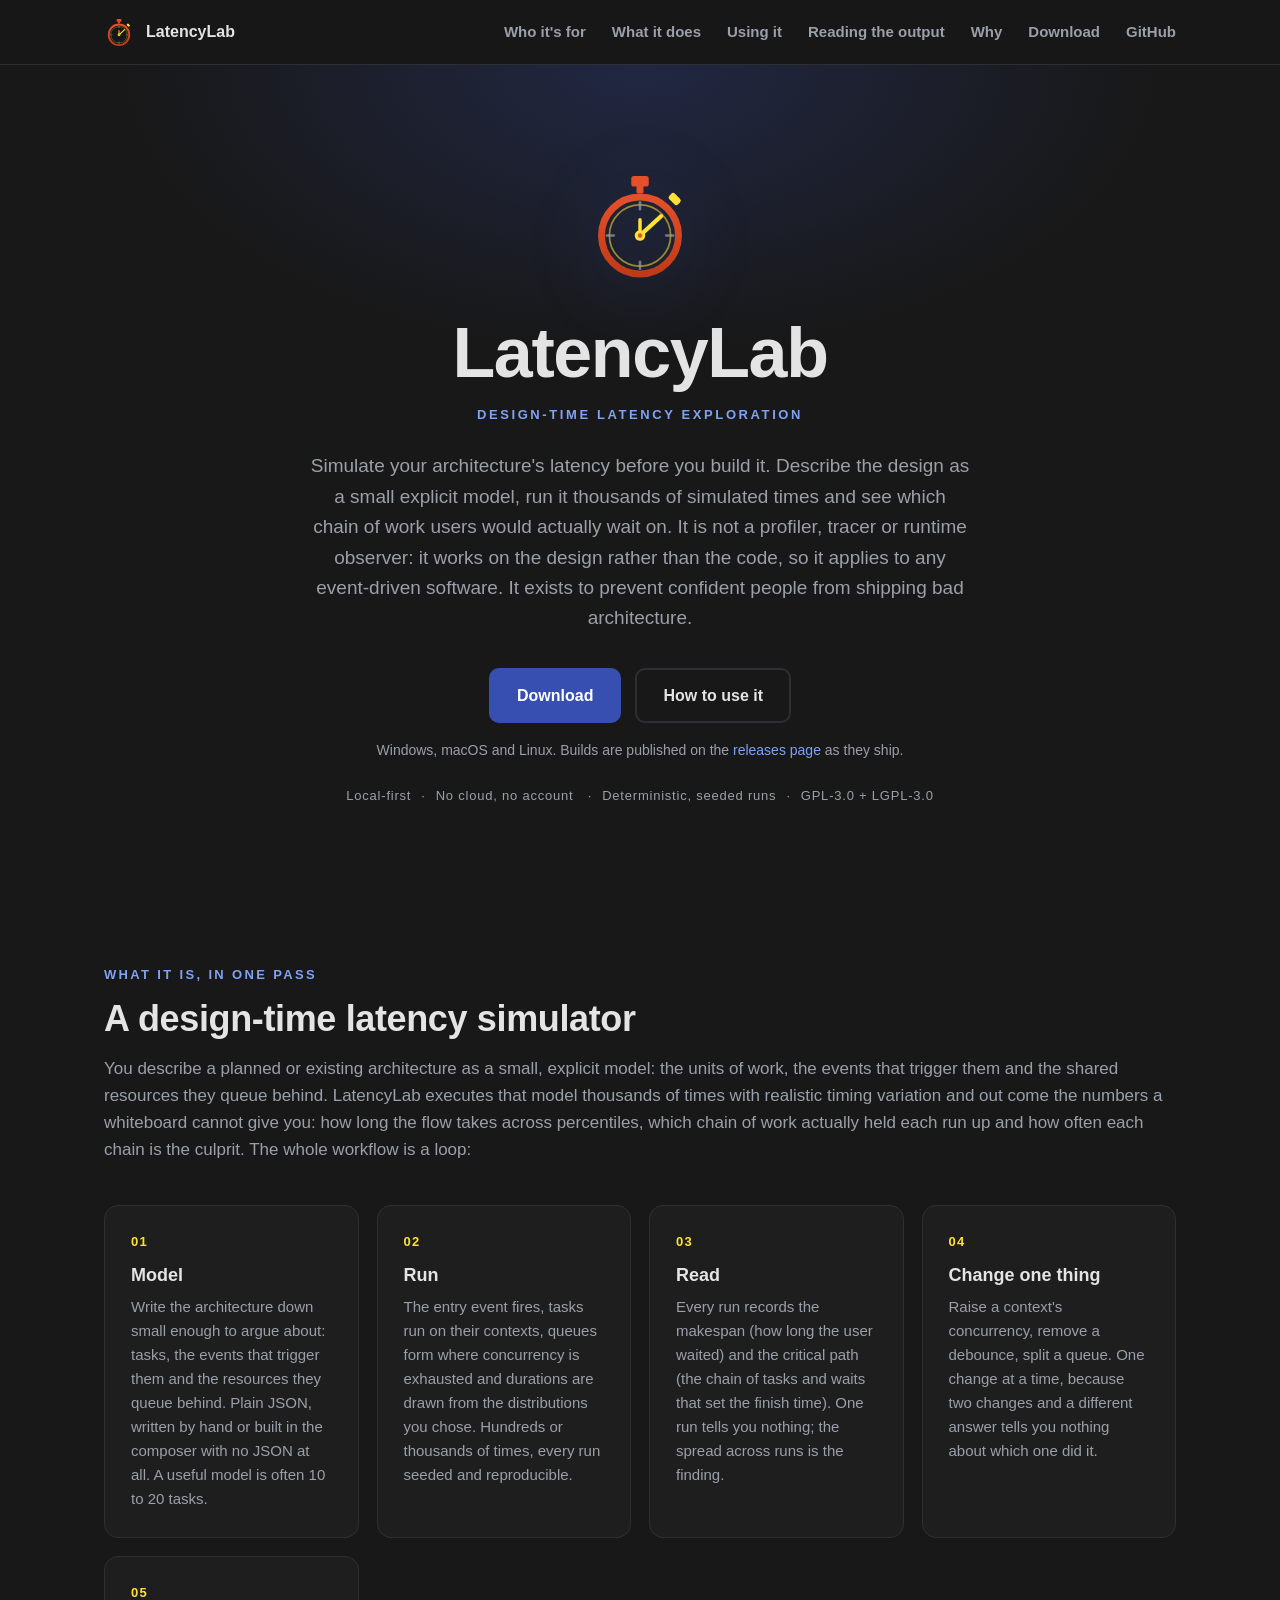
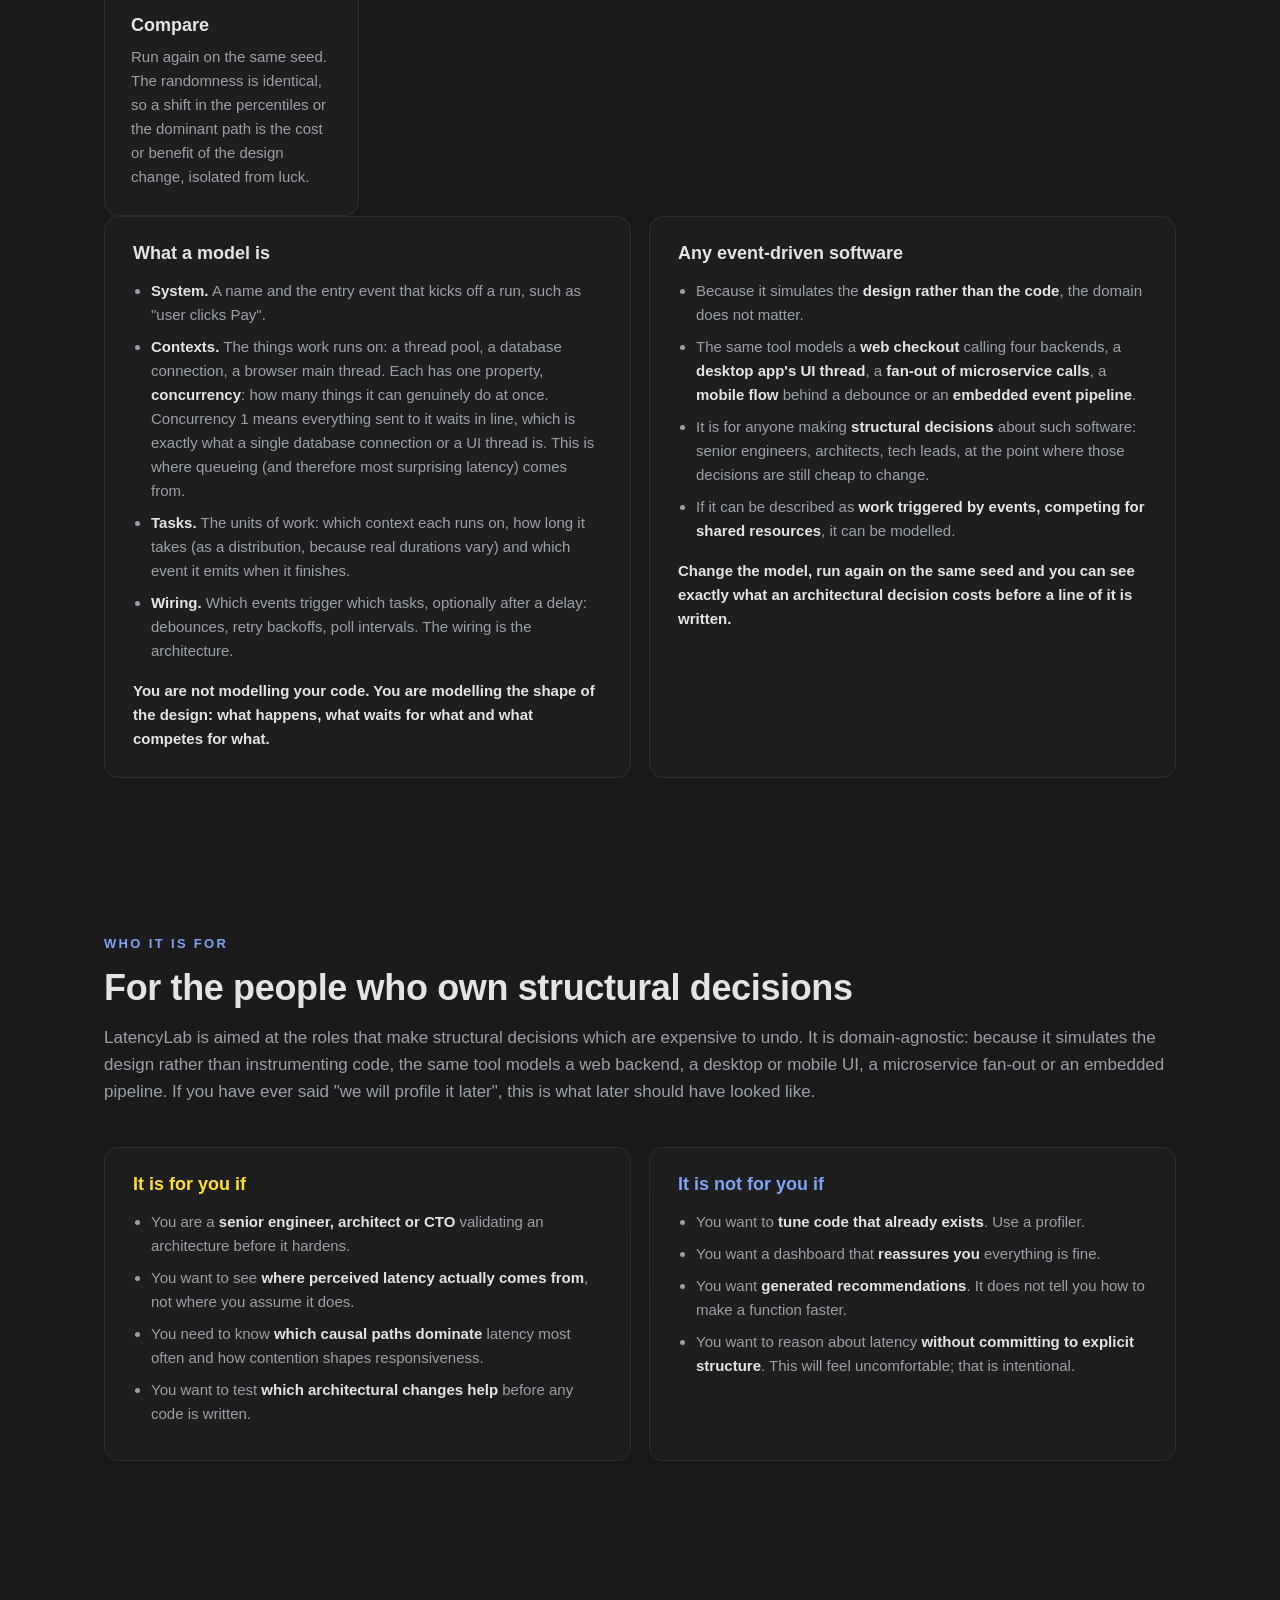
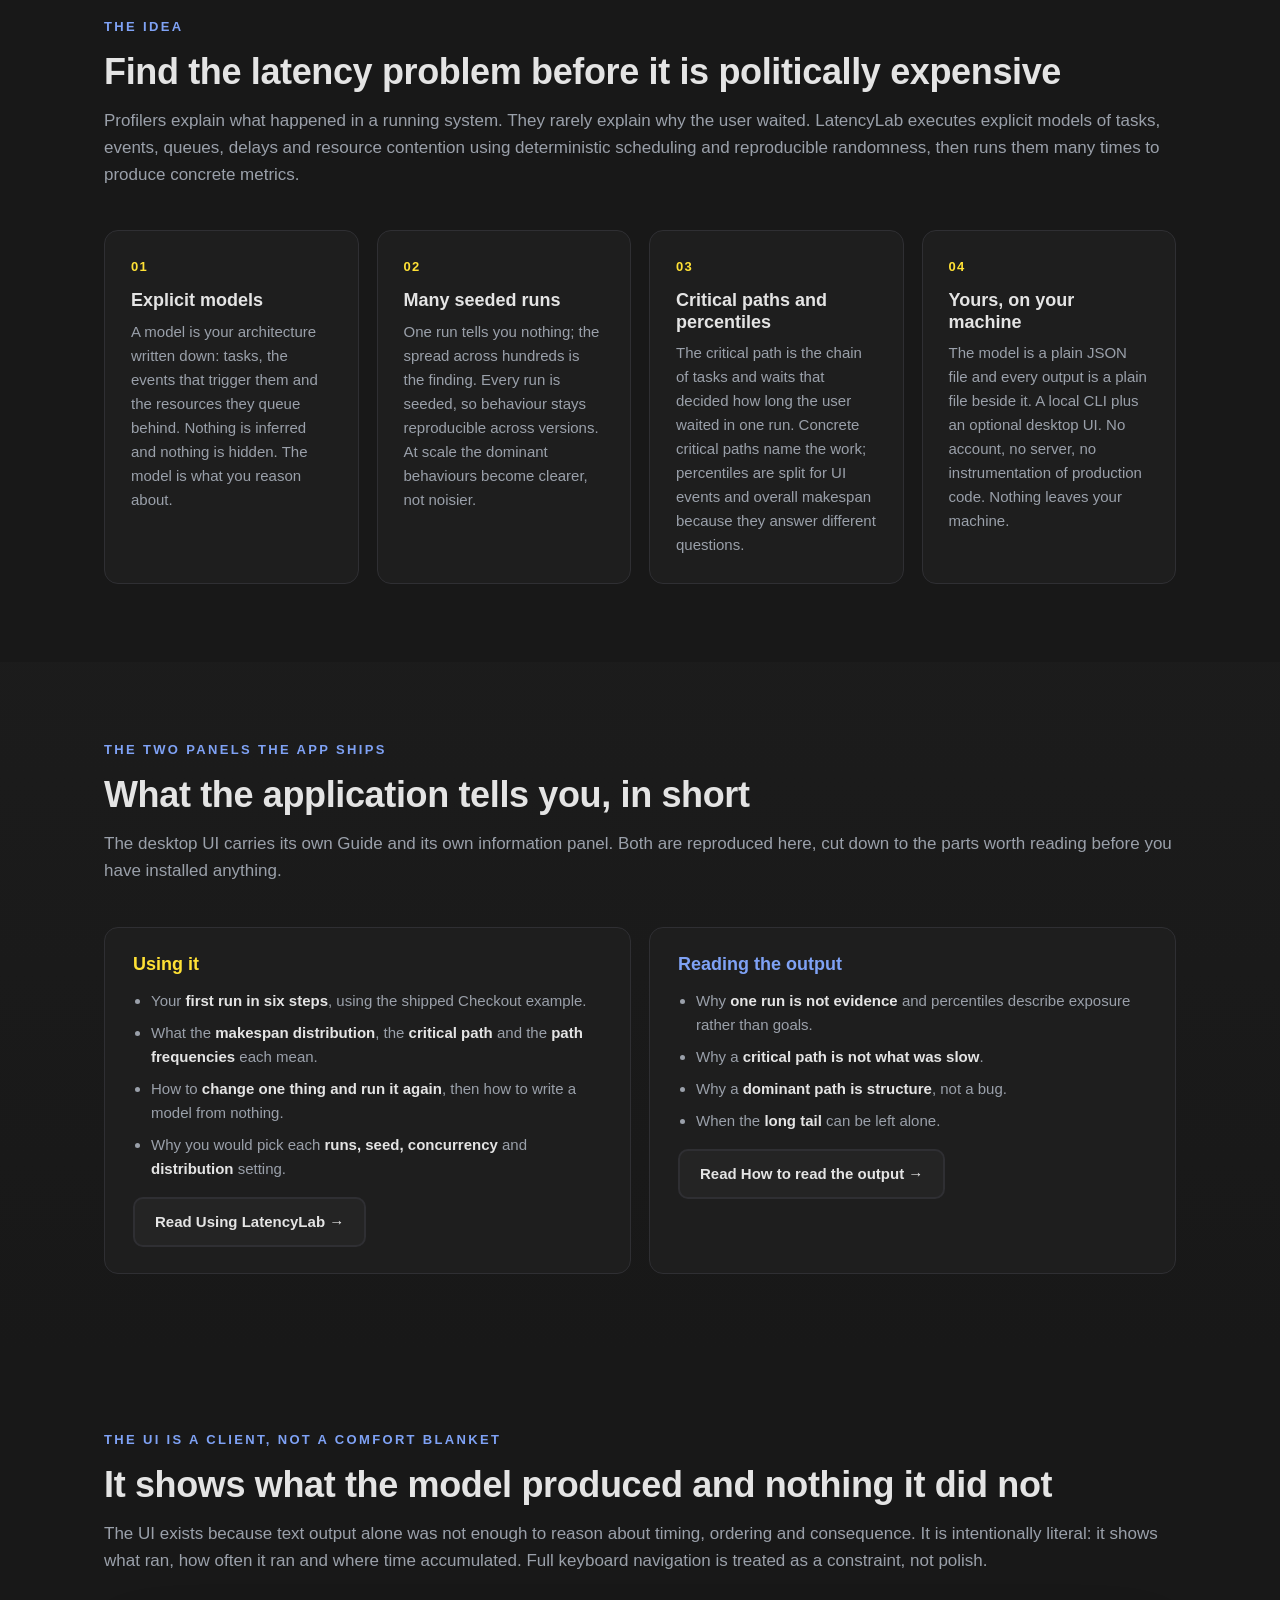
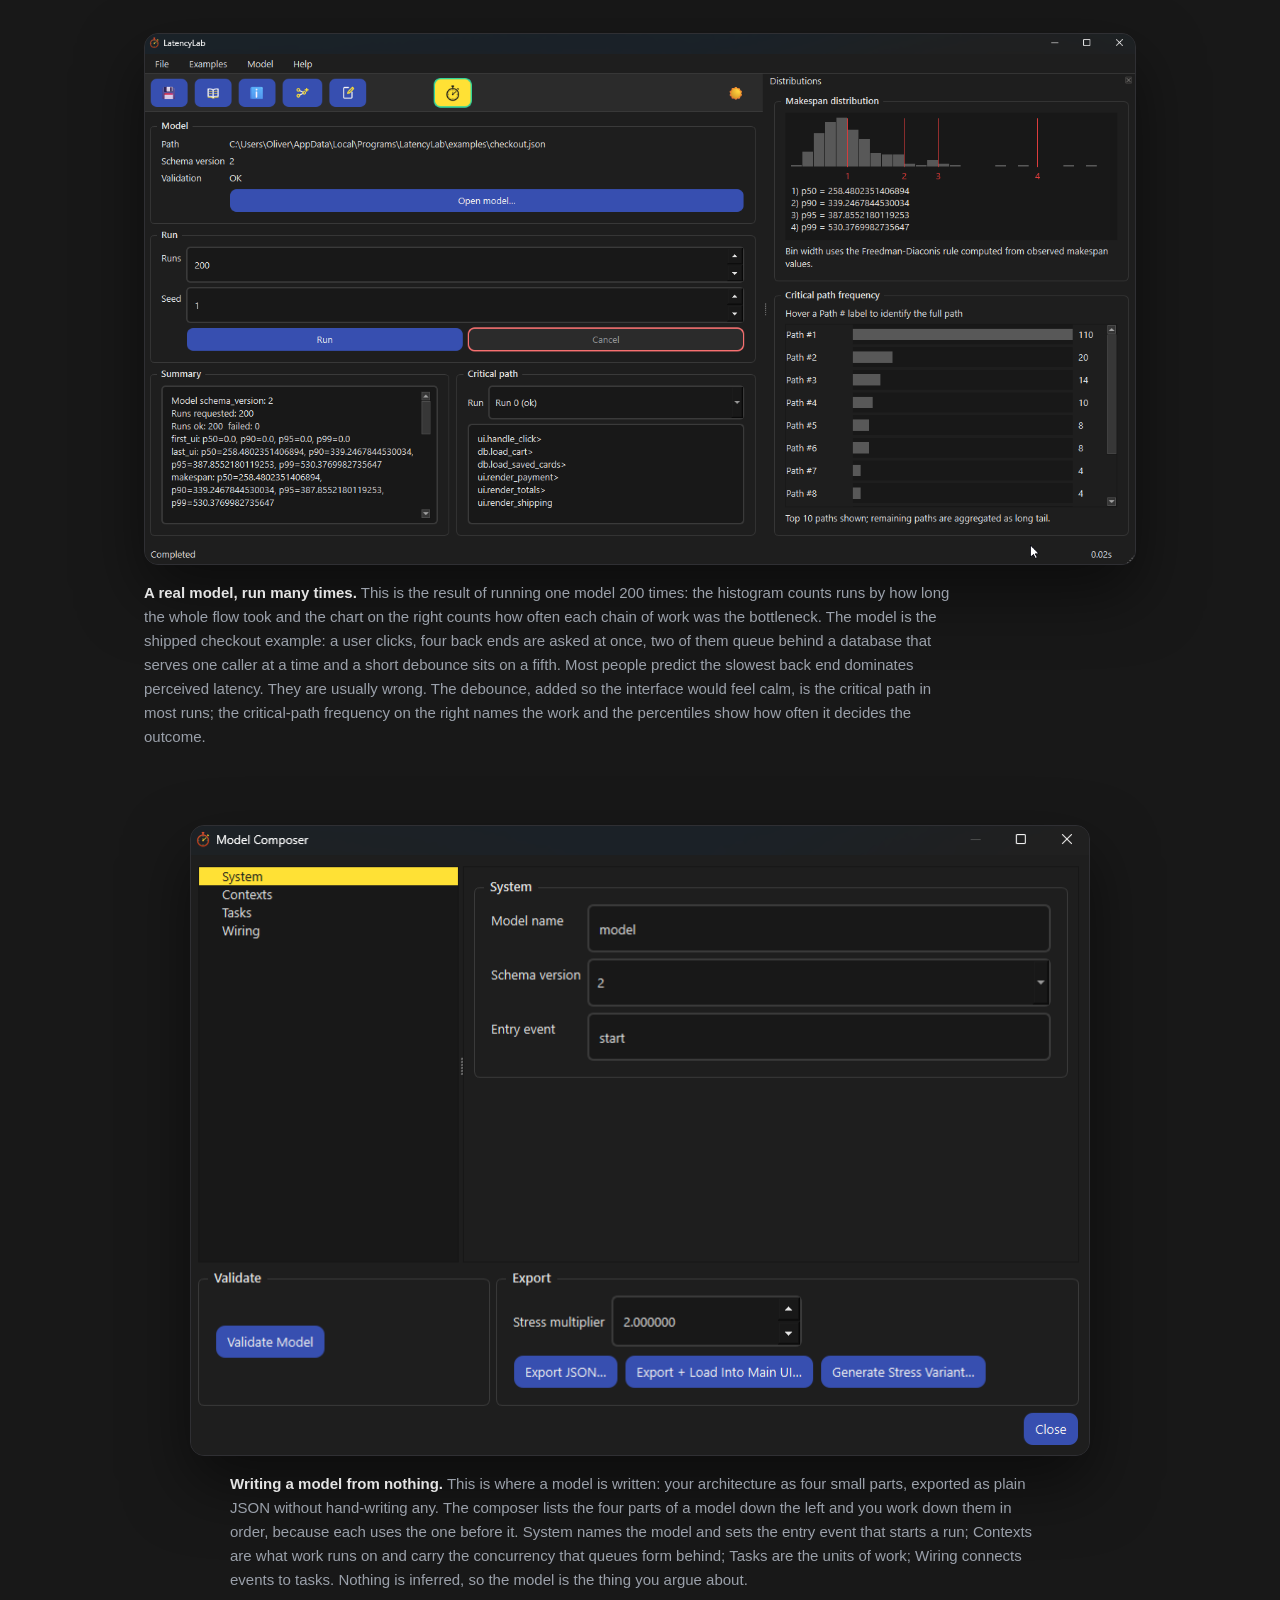
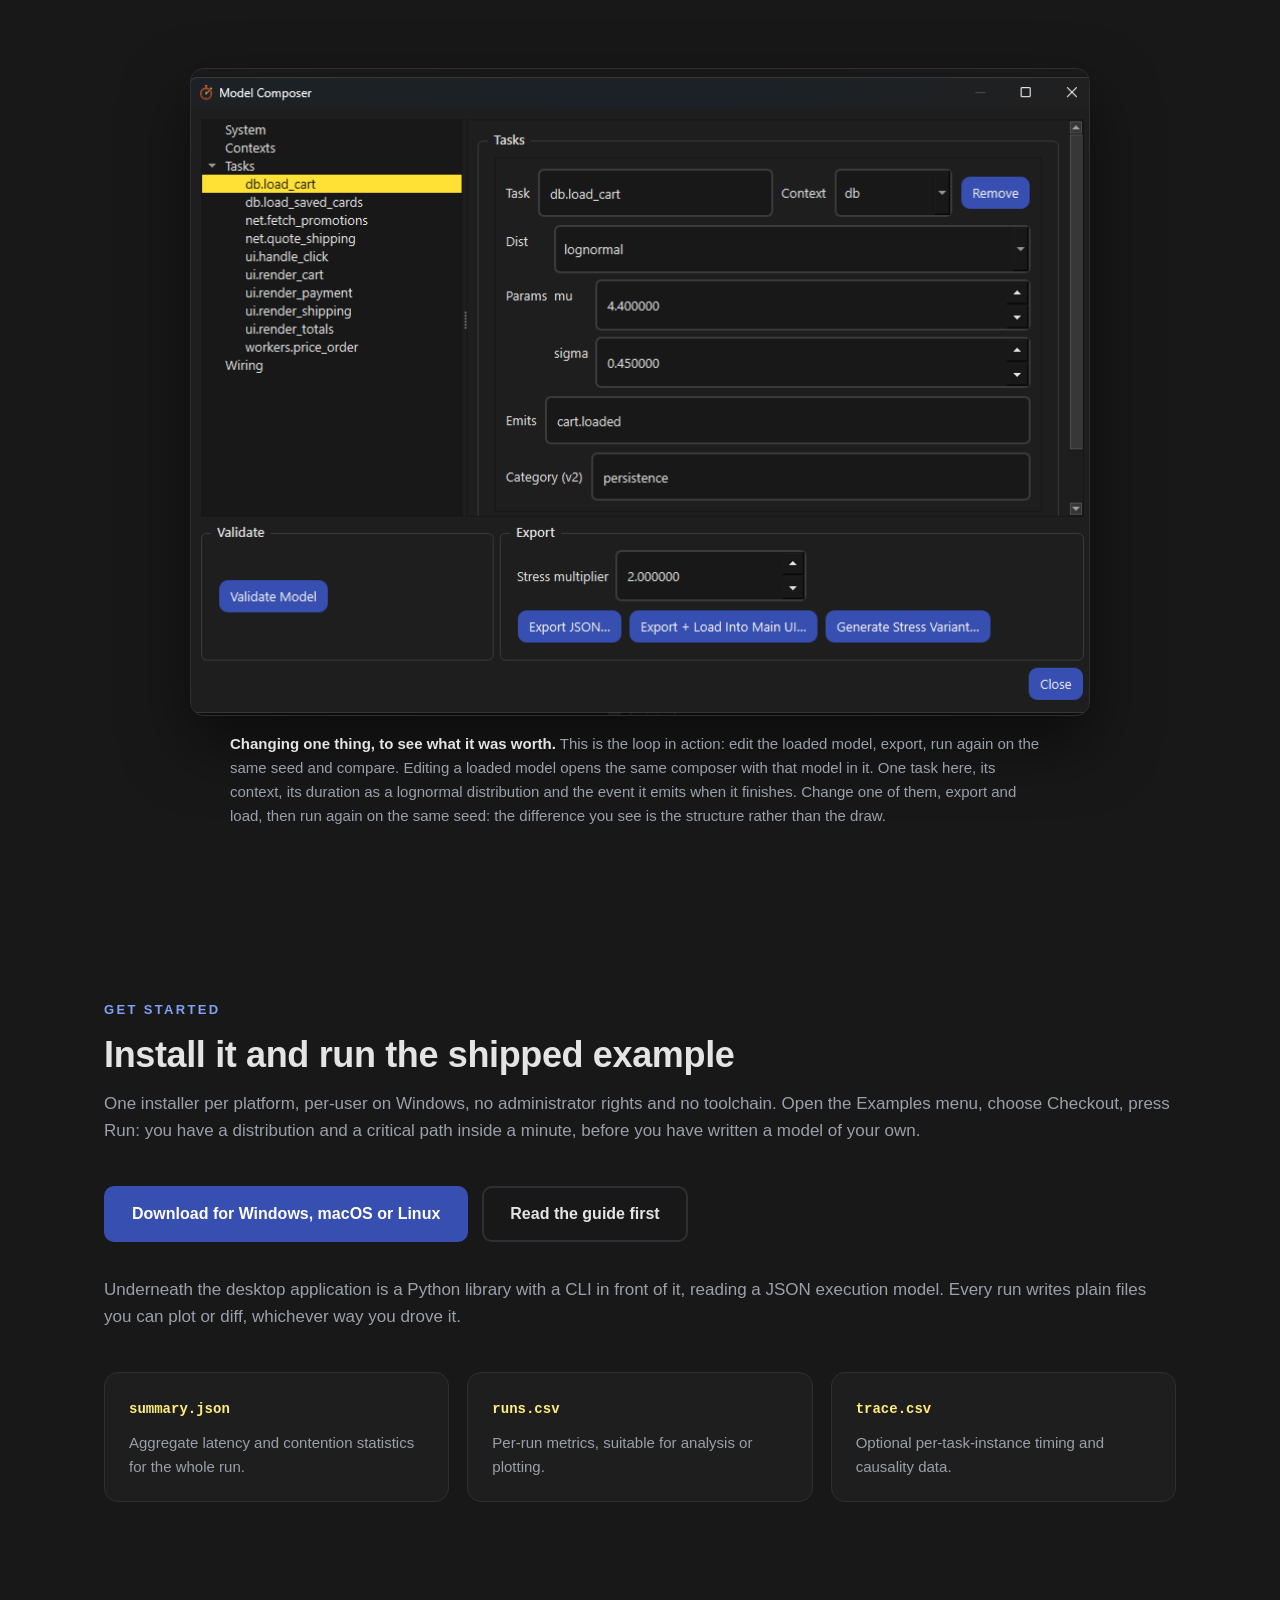
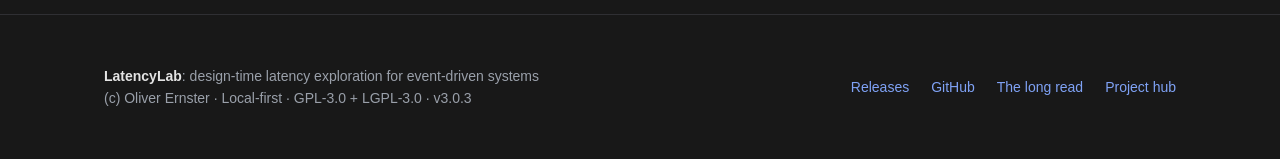
==== docs/index.html @ a708f6cd "Documentation pass: correct doc drift and restamp the site The README stack table now records the le" ====
<!DOCTYPE html>
<html lang="en">
<head>
<meta charset="utf-8">
<meta name="viewport" content="width=device-width, initial-scale=1">
<title>LatencyLab: Design-Time Latency Exploration for Event-Driven Systems</title>
<meta name="description" content="LatencyLab simulates explicit models of your software architecture (tasks, events, queues, contention) thousands of times, to show where users would wait and why, before the code exists.">
<meta name="keywords" content="latency, simulation, design-time, event-driven systems, architecture, critical path, percentiles, queue wait, deterministic scheduling, software architecture, CTO, principal engineer, Python">
<meta name="author" content="Oliver Ernster">
<meta name="robots" content="index, follow">
<meta name="theme-color" content="#181818">
<link rel="canonical" href="https://ernster.dev/latencylab/">
<meta property="og:type" content="website">
<meta property="og:site_name" content="LatencyLab">
<meta property="og:title" content="LatencyLab: Design-Time Latency Exploration for Event-Driven Systems">
<meta property="og:description" content="LatencyLab simulates explicit models of your software architecture (tasks, events, queues, contention) thousands of times, to show where users would wait and why, before the code exists.">
<meta property="og:url" content="https://ernster.dev/latencylab/">
<meta property="og:image" content="https://ernster.dev/latencylab/assets/latencylab-ui.png">
<meta property="og:image:alt" content="The LatencyLab UI showing a makespan distribution, critical-path frequencies and percentiles">
<meta name="twitter:card" content="summary_large_image">
<meta name="twitter:title" content="LatencyLab: Design-Time Latency Exploration">
<meta name="twitter:description" content="Simulate your architecture's latency before you build it. Models of tasks, events, queues and contention, run thousands of times to show where users would wait and why.">
<meta name="twitter:image" content="https://ernster.dev/latencylab/assets/latencylab-ui.png">
<link rel="icon" type="image/svg+xml" href="assets/latencylab.svg">
<link rel="stylesheet" href="styles.css">
<script type="application/ld+json">{"@context": "https://schema.org", "@type": "SoftwareApplication", "name": "LatencyLab", "applicationCategory": "DeveloperApplication", "operatingSystem": "Windows, macOS, Linux", "description": "LatencyLab simulates explicit models of your software architecture (tasks, events, queues, contention) thousands of times, to show where users would wait and why, before the code exists.", "url": "https://ernster.dev/latencylab/", "image": "https://ernster.dev/latencylab/assets/latencylab-ui.png", "isAccessibleForFree": true, "offers": {"@type": "Offer", "price": "0", "priceCurrency": "GBP"}, "author": {"@type": "Person", "name": "Oliver Ernster", "url": "https://www.crankthecode.com/"}, "audience": {"@type": "Audience", "audienceType": "Senior engineers, software architects, CTOs and technical leaders"}, "keywords": "latency, simulation, design-time, event-driven systems, architecture, critical path, percentiles, deterministic scheduling", "license": "https://www.gnu.org/licenses/gpl-3.0.html"}</script>
</head>
<body>
<header class="nav">
  <div class="container nav-inner">
    <a class="brand" href="#top">
      <img src="assets/latencylab.svg" alt="LatencyLab icon">LatencyLab</a>
    <nav class="nav-links">
      <a href="#who">Who it's for</a>
      <a href="#what">What it does</a>
      <a href="guide.html">Using it</a>
      <a href="reading.html">Reading the output</a>
      <a href="why.html">Why</a>
      <a href="download.html">Download</a>
      <a href="https://github.com/oernster/latencylab">GitHub</a>
    </nav>
  </div>
</header>
<main id="top">
  <section class="hero">
    <div class="container">
      <img class="logo" src="assets/latencylab.svg" alt="LatencyLab icon">
      <h1>LatencyLab</h1>
      <div class="tagline">Design-Time Latency Exploration</div>
      <p class="lede">Simulate your architecture's latency before you build it.
        Describe the design as a small explicit model, run it thousands of
        simulated times and see which chain of work users would actually wait
        on. It is not a profiler, tracer or runtime observer: it works on the
        design rather than the code, so it applies to any event-driven software.
        It exists to prevent confident people from shipping bad
        architecture.</p>
      <div class="cta">
        <a class="btn btn-primary" href="download.html">Download</a>
        <a class="btn btn-ghost" href="guide.html">How to use it</a>
      </div>
      <p class="release-note">Windows, macOS and Linux. Builds are published on the
        <a href="https://github.com/oernster/latencylab/releases">releases page</a> as they ship.</p>
      <div class="badges">
        <span>Local-first</span>·<span>No cloud, no account</span>
        ·<span>Deterministic, seeded runs</span>·<span>GPL-3.0 + LGPL-3.0</span>
      </div>
    </div>
  </section>

  <section id="onepass">
    <div class="container">
      <div class="eyebrow">What it is, in one pass</div>
      <h2 class="section-title">A design-time latency simulator</h2>
      <p class="section-sub">You describe a planned or existing architecture as
        a small, explicit model: the units of work, the events that trigger them
        and the shared resources they queue behind. LatencyLab executes that
        model thousands of times with realistic timing variation and out come
        the numbers a whiteboard cannot give you: how long the flow takes across
        percentiles, which chain of work actually held each run up and how often
        each chain is the culprit. The whole workflow is a loop:</p>
      <div class="features">
        <div class="feature"><div class="fnum">01</div><h3>Model</h3><p>Write the architecture down small enough to argue about: tasks, the events that trigger them and the resources they queue behind. Plain JSON, written by hand or built in the composer with no JSON at all. A useful model is often 10 to 20 tasks.</p></div>
        <div class="feature"><div class="fnum">02</div><h3>Run</h3><p>The entry event fires, tasks run on their contexts, queues form where concurrency is exhausted and durations are drawn from the distributions you chose. Hundreds or thousands of times, every run seeded and reproducible.</p></div>
        <div class="feature"><div class="fnum">03</div><h3>Read</h3><p>Every run records the makespan (how long the user waited) and the critical path (the chain of tasks and waits that set the finish time). One run tells you nothing; the spread across runs is the finding.</p></div>
        <div class="feature"><div class="fnum">04</div><h3>Change one thing</h3><p>Raise a context's concurrency, remove a debounce, split a queue. One change at a time, because two changes and a different answer tells you nothing about which one did it.</p></div>
        <div class="feature"><div class="fnum">05</div><h3>Compare</h3><p>Run again on the same seed. The randomness is identical, so a shift in the percentiles or the dominant path is the cost or benefit of the design change, isolated from luck.</p></div>
      </div>
      <div class="split">
        <div class="panel">
          <h3>What a model is</h3>
          <ul>
            <li><b>System.</b> A name and the entry event that kicks off a run, such as "user clicks Pay".</li>
            <li><b>Contexts.</b> The things work runs on: a thread pool, a database connection, a browser main thread. Each has one property, <b>concurrency</b>: how many things it can genuinely do at once. Concurrency 1 means everything sent to it waits in line, which is exactly what a single database connection or a UI thread is. This is where queueing (and therefore most surprising latency) comes from.</li>
            <li><b>Tasks.</b> The units of work: which context each runs on, how long it takes (as a distribution, because real durations vary) and which event it emits when it finishes.</li>
            <li><b>Wiring.</b> Which events trigger which tasks, optionally after a delay: debounces, retry backoffs, poll intervals. The wiring is the architecture.</li>
          </ul>
          <p>You are not modelling your code. You are modelling the shape of the design: what happens, what waits for what and what competes for what.</p>
        </div>
        <div class="panel">
          <h3>Any event-driven software</h3>
          <ul>
            <li>Because it simulates the <b>design rather than the code</b>, the domain does not matter.</li>
            <li>The same tool models a <b>web checkout</b> calling four backends, a <b>desktop app's UI thread</b>, a <b>fan-out of microservice calls</b>, a <b>mobile flow</b> behind a debounce or an <b>embedded event pipeline</b>.</li>
            <li>It is for anyone making <b>structural decisions</b> about such software: senior engineers, architects, tech leads, at the point where those decisions are still cheap to change.</li>
            <li>If it can be described as <b>work triggered by events, competing for shared resources</b>, it can be modelled.</li>
          </ul>
          <p>Change the model, run again on the same seed and you can see exactly what an architectural decision costs before a line of it is written.</p>
        </div>
      </div>
    </div>
  </section>

  <section id="who" class="alt">
    <div class="container">
      <div class="eyebrow">Who it is for</div>
      <h2 class="section-title">For the people who own structural decisions</h2>
      <p class="section-sub">LatencyLab is aimed at the roles that make structural
        decisions which are expensive to undo. It is domain-agnostic: because it
        simulates the design rather than instrumenting code, the same tool
        models a web backend, a desktop or mobile UI, a microservice fan-out or
        an embedded pipeline. If you have ever said "we will profile it later",
        this is what later should have looked like.</p>
      <div class="split">
        <div class="panel is-for">
          <h3>It is for you if</h3>
          <ul>
            <li>You are a <b>senior engineer, architect or CTO</b> validating an architecture before it hardens.</li>
            <li>You want to see <b>where perceived latency actually comes from</b>, not where you assume it does.</li>
            <li>You need to know <b>which causal paths dominate</b> latency most often and how contention shapes responsiveness.</li>
            <li>You want to test <b>which architectural changes help</b> before any code is written.</li>
          </ul>
        </div>
        <div class="panel not-for">
          <h3>It is not for you if</h3>
          <ul>
            <li>You want to <b>tune code that already exists</b>. Use a profiler.</li>
            <li>You want a dashboard that <b>reassures you</b> everything is fine.</li>
            <li>You want <b>generated recommendations</b>. It does not tell you how to make a function faster.</li>
            <li>You want to reason about latency <b>without committing to explicit structure</b>. This will feel uncomfortable; that is intentional.</li>
          </ul>
        </div>
      </div>
    </div>
  </section>

  <section id="what">
    <div class="container">
      <div class="eyebrow">The idea</div>
      <h2 class="section-title">Find the latency problem before it is politically expensive</h2>
      <p class="section-sub">Profilers explain what happened in a running system.
        They rarely explain why the user waited. LatencyLab executes explicit
        models of tasks, events, queues, delays and resource contention using
        deterministic scheduling and reproducible randomness, then runs them
        many times to produce concrete metrics.</p>
      <div class="features">
        <div class="feature"><div class="fnum">01</div><h3>Explicit models</h3><p>A model is your architecture written down: tasks, the events that trigger them and the resources they queue behind. Nothing is inferred and nothing is hidden. The model is what you reason about.</p></div>
        <div class="feature"><div class="fnum">02</div><h3>Many seeded runs</h3><p>One run tells you nothing; the spread across hundreds is the finding. Every run is seeded, so behaviour stays reproducible across versions. At scale the dominant behaviours become clearer, not noisier.</p></div>
        <div class="feature"><div class="fnum">03</div><h3>Critical paths and percentiles</h3><p>The critical path is the chain of tasks and waits that decided how long the user waited in one run. Concrete critical paths name the work; percentiles are split for UI events and overall makespan because they answer different questions.</p></div>
        <div class="feature"><div class="fnum">04</div><h3>Yours, on your machine</h3><p>The model is a plain JSON file and every output is a plain file beside it. A local CLI plus an optional desktop UI. No account, no server, no instrumentation of production code. Nothing leaves your machine.</p></div>
      </div>
    </div>
  </section>

  <section id="docs" class="alt">
    <div class="container">
      <div class="eyebrow">The two panels the app ships</div>
      <h2 class="section-title">What the application tells you, in short</h2>
      <p class="section-sub">The desktop UI carries its own Guide and its own
        information panel. Both are reproduced here, cut down to the parts worth
        reading before you have installed anything.</p>
      <div class="split">
        <div class="panel is-for">
          <h3>Using it</h3>
          <ul>
            <li>Your <b>first run in six steps</b>, using the shipped Checkout example.</li>
            <li>What the <b>makespan distribution</b>, the <b>critical path</b> and the <b>path frequencies</b> each mean.</li>
            <li>How to <b>change one thing and run it again</b>, then how to write a model from nothing.</li>
            <li>Why you would pick each <b>runs, seed, concurrency</b> and <b>distribution</b> setting.</li>
          </ul>
          <p><a class="btn btn-panel" href="guide.html">Read Using LatencyLab &rarr;</a></p>
        </div>
        <div class="panel not-for">
          <h3>Reading the output</h3>
          <ul>
            <li>Why <b>one run is not evidence</b> and percentiles describe exposure rather than goals.</li>
            <li>Why a <b>critical path is not what was slow</b>.</li>
            <li>Why a <b>dominant path is structure</b>, not a bug.</li>
            <li>When the <b>long tail</b> can be left alone.</li>
          </ul>
          <p><a class="btn btn-panel" href="reading.html">Read How to read the output &rarr;</a></p>
        </div>
      </div>
    </div>
  </section>

  <section id="ui">
    <div class="container">
      <div class="eyebrow">The UI is a client, not a comfort blanket</div>
      <h2 class="section-title">It shows what the model produced and nothing it did not</h2>
      <p class="section-sub">The UI exists because text output alone was not enough
        to reason about timing, ordering and consequence. It is intentionally
        literal: it shows what ran, how often it ran and where time accumulated.
        Full keyboard navigation is treated as a constraint, not polish.</p>
      <div class="shots">
        <figure class="shot">
          <div class="frame">
            <img loading="lazy" src="assets/latencylab-ui.png" alt="The LatencyLab UI showing a makespan distribution, critical-path frequencies, percentiles and the dominant critical path">
          </div>
          <figcaption><b>A real model, run many times.</b> This is the result of
            running one model 200 times: the histogram counts runs by how long
            the whole flow took and the chart on the right counts how often each
            chain of work was the bottleneck. The model is the shipped
            checkout example: a user clicks, four back ends are asked at once, two
            of them queue behind a database that serves one caller at a time and
            a short debounce sits on a fifth. Most people predict the slowest back
            end dominates perceived latency. They are usually wrong. The debounce,
            added so the interface would feel calm, is the critical path in most
            runs; the critical-path frequency on the right names the work and the
            percentiles show how often it decides the outcome.</figcaption>
        </figure>
        <figure class="shot narrow">
          <div class="frame">
            <img loading="lazy" src="assets/latencylab-compose.png" alt="The Model Composer showing the System pane, with the model name, schema version and entry event, with the validate and export controls below">
          </div>
          <figcaption><b>Writing a model from nothing.</b> This is where a model
            is written: your architecture as four small parts, exported as plain
            JSON without hand-writing any. The composer lists the
            four parts of a model down the left and you work down them in order,
            because each uses the one before it. System names the model and sets
            the entry event that starts a run; Contexts are what work runs on and
            carry the concurrency that queues form behind; Tasks are the units of
            work; Wiring connects events to tasks. Nothing is inferred, so the
            model is the thing you argue about.</figcaption>
        </figure>
        <figure class="shot narrow">
          <div class="frame">
            <img loading="lazy" src="assets/latencylab-edit.png" alt="The Model Composer showing the Tasks pane with one task selected, its context, lognormal distribution parameters, emitted event and category">
          </div>
          <figcaption><b>Changing one thing, to see what it was worth.</b> This
            is the loop in action: edit the loaded model, export, run again on
            the same seed and compare. Editing
            a loaded model opens the same composer with that model in it. One task
            here, its context, its duration as a lognormal distribution and the
            event it emits when it finishes. Change one of them, export and load,
            then run again on the same seed: the difference you see is the
            structure rather than the draw.</figcaption>
        </figure>
      </div>
    </div>
  </section>

  <section id="start">
    <div class="container">
      <div class="eyebrow">Get started</div>
      <h2 class="section-title">Install it and run the shipped example</h2>
      <p class="section-sub">One installer per platform, per-user on Windows, no
        administrator rights and no toolchain. Open the Examples menu, choose
        Checkout, press Run: you have a distribution and a critical path inside a
        minute, before you have written a model of your own.</p>
      <div class="cta" style="justify-content:flex-start;margin-bottom:34px;">
        <a class="btn btn-primary" href="download.html">Download for Windows, macOS or Linux</a>
        <a class="btn btn-ghost" href="guide.html">Read the guide first</a>
      </div>
      <p class="section-sub">Underneath the desktop application is a Python
        library with a CLI in front of it, reading a JSON execution model. Every
        run writes plain files you can plot or diff, whichever way you drove it.</p>
      <div class="outputs">
        <div class="output"><code>summary.json</code><p>Aggregate latency and contention statistics for the whole run.</p></div>
        <div class="output"><code>runs.csv</code><p>Per-run metrics, suitable for analysis or plotting.</p></div>
        <div class="output"><code>trace.csv</code><p>Optional per-task-instance timing and causality data.</p></div>
      </div>
    </div>
  </section>
</main>
<footer>
  <div class="container footer-inner">
    <div>
      <strong>LatencyLab</strong>: design-time latency exploration for event-driven systems<br>
      (c) Oliver Ernster · Local-first · GPL-3.0 + LGPL-3.0 · v<!--VERSION-->3.0.3<!--/VERSION-->
    </div>
    <div class="footer-links">
      <a href="https://github.com/oernster/latencylab/releases">Releases</a>
      <a href="https://github.com/oernster/latencylab">GitHub</a>
      <a href="https://www.crankthecode.com/posts/latencylab">The long read</a>
      <a href="https://ernster.dev/">Project hub</a>
    </div>
  </div>
</footer>
</body>
</html>
---- docs/styles.css ----
/* LatencyLab GitHub Pages site. Dark, royal-blue-accented, matching the app
   theme: `--accent` is the application's `primary` token, the fill every
   filled control takes. */
:root {
  --bg: #181818;
  --surface: #1e1e1e;
  --raised: #242424;
  --border: #2f2f33;
  --text: #e4e4e4;
  --muted: #9aa0aa;
  --accent: #374fb0;
  --accent-bright: #7fa2f5;
  /* The application's own accent. Banana yellow, matching latencylab_ui's
     `accent` token; `--banana-ink` is what goes on top of it, because the
     yellow is far too light to carry white. */
  --banana: #ffe135;
  --banana-bright: #ffee7a;
  --banana-ink: #1a1a1a;
  --maxw: 1120px;
  --radius: 14px;
  --font: -apple-system, BlinkMacSystemFont, "Segoe UI", Roboto, Inter,
    "Helvetica Neue", Arial, sans-serif;
  --mono: "SFMono-Regular", "Consolas", "Liberation Mono", Menlo, monospace;
}
* { box-sizing: border-box; }
html { scroll-behavior: smooth; }
body {
  margin: 0;
  background: var(--bg);
  color: var(--text);
  font-family: var(--font);
  line-height: 1.6;
  -webkit-font-smoothing: antialiased;
}
a { color: var(--accent-bright); text-decoration: none; }
a:hover { color: var(--banana-bright); }
h1, h2, h3, h4 { line-height: 1.2; }
.container { max-width: var(--maxw); margin: 0 auto; padding: 0 24px; }

header.nav {
  position: sticky;
  top: 0;
  z-index: 10;
  background: rgba(24, 24, 24, 0.82);
  backdrop-filter: blur(10px);
  border-bottom: 1px solid var(--border);
}
.nav-inner {
  display: flex;
  align-items: center;
  justify-content: space-between;
  height: 64px;
}
.brand {
  display: flex;
  align-items: center;
  gap: 12px;
  font-weight: 700;
  color: var(--text);
}
.brand img { width: 30px; height: 30px; }
.nav-links { display: flex; gap: 26px; align-items: center; }
.nav-links a { color: var(--muted); font-weight: 600; font-size: 15px; }
.nav-links a:hover { color: var(--accent-bright); }

.hero {
  position: relative;
  text-align: center;
  padding: 104px 0 80px;
  overflow: hidden;
}
.hero::before {
  content: "";
  position: absolute;
  inset: 0;
  background: radial-gradient(
    58% 50% at 50% 0,
    rgba(55, 79, 176, 0.28),
    transparent 70%
  );
  pointer-events: none;
}
.hero .logo {
  width: 112px;
  height: 112px;
  margin-bottom: 22px;
  filter: drop-shadow(0 10px 34px rgba(55, 79, 176, 0.42));
}
.hero h1 {
  font-size: clamp(42px, 7vw, 70px);
  margin: 0;
  letter-spacing: -0.02em;
}
.tagline {
  color: var(--accent-bright);
  font-weight: 700;
  letter-spacing: 0.2em;
  text-transform: uppercase;
  font-size: 13px;
  margin-top: 10px;
}
.lede {
  max-width: 660px;
  margin: 26px auto 0;
  color: var(--muted);
  font-size: 19px;
}
.cta {
  display: flex;
  gap: 14px;
  justify-content: center;
  margin-top: 34px;
  flex-wrap: wrap;
}
.btn {
  display: inline-block;
  padding: 13px 26px;
  border-radius: 10px;
  font-weight: 700;
  border: 2px solid transparent;
  transition: 0.15s ease;
}
.btn-primary { background: var(--accent); color: #ffffff; }
.btn-primary:hover { background: var(--banana); color: var(--banana-ink); }
.btn-ghost { border-color: var(--border); color: var(--text); }
.btn-ghost:hover { border-color: var(--accent); color: var(--accent-bright); }
/* A call to action inside a panel. It was a line of text that happened to be a
   link, which asks the reader to discover it; this is a pressable that says so
   before the click. It lifts under the pointer and sits back down while held.
   The highlight is the same banana the primary button already uses, so the site
   has one hover language rather than two. */
.btn-panel {
  background: var(--raised);
  border-color: var(--border);
  color: var(--text);
  padding: 11px 20px;
  font-size: 15px;
}
.btn-panel:hover {
  background: var(--banana);
  border-color: var(--banana-bright);
  color: var(--banana-ink);
  transform: translateY(-1px);
}
.btn-panel:focus-visible {
  outline: none;
  border-color: var(--banana);
  color: var(--text);
}
.btn-panel:active {
  background: var(--banana-bright);
  transform: translateY(1px);
}
.badges {
  margin-top: 24px;
  color: var(--muted);
  font-size: 13px;
  letter-spacing: 0.06em;
}
.badges span { margin: 0 10px; }
.release-note { margin-top: 16px; color: var(--muted); font-size: 14px; }

section { padding: 78px 0; }
section.alt {
  background: linear-gradient(180deg, rgba(30, 30, 30, 0.6), transparent);
}
.eyebrow {
  color: var(--accent-bright);
  font-weight: 700;
  letter-spacing: 0.18em;
  text-transform: uppercase;
  font-size: 13px;
  margin-bottom: 12px;
}
.section-title {
  font-size: clamp(28px, 4vw, 36px);
  margin: 0 0 14px;
  letter-spacing: -0.01em;
}
.section-sub {
  color: var(--muted);
  margin: 0 0 42px;
  max-width: none;
  font-size: 17px;
}

.features {
  display: grid;
  grid-template-columns: repeat(auto-fit, minmax(240px, 1fr));
  gap: 18px;
}
.feature {
  background: var(--surface);
  border: 1px solid var(--border);
  border-radius: var(--radius);
  padding: 26px;
}
.feature .fnum {
  color: var(--banana);
  font-weight: 700;
  font-size: 13px;
  letter-spacing: 0.1em;
}
.feature h3 { margin: 12px 0 8px; font-size: 18px; }
.feature p { margin: 0; color: var(--muted); font-size: 15px; }

/* Two-column "who it is / is not for" */
.split {
  display: grid;
  grid-template-columns: repeat(auto-fit, minmax(300px, 1fr));
  gap: 18px;
}
.panel {
  background: var(--surface);
  border: 1px solid var(--border);
  border-radius: var(--radius);
  padding: 26px 28px;
}
.panel h3 { margin: 0 0 14px; font-size: 18px; }
.panel.is-for h3 { color: var(--banana); }
.panel.not-for h3 { color: var(--accent-bright); }
.panel ul { margin: 0; padding-left: 18px; }
.panel li { color: var(--muted); margin-bottom: 8px; font-size: 15px; }
.panel li b { color: var(--text); font-weight: 600; }
.panel p { margin: 16px 0 0; font-size: 15px; font-weight: 600; }

.shots { display: grid; gap: 44px; }
.shot figure { margin: 0; }
.frame {
  background: var(--raised);
  border: 1px solid var(--border);
  border-radius: var(--radius);
  overflow: hidden;
  box-shadow: 0 28px 64px rgba(0, 0, 0, 0.5);
}
.frame .bar {
  display: flex;
  gap: 7px;
  padding: 12px 15px;
  border-bottom: 1px solid var(--border);
  background: var(--surface);
}
.frame .bar i {
  width: 11px;
  height: 11px;
  border-radius: 50%;
  background: var(--border);
}
.frame img { display: block; width: 100%; height: auto; }
/* A shot narrower than the column, held near its own pixel size rather than
   stretched up to fill it, which only makes a screenshot soft. */
.shot.narrow .frame { max-width: 900px; margin: 0 auto; }
.shot.narrow figcaption { margin-left: auto; margin-right: auto; }
.shot figcaption {
  color: var(--muted);
  margin-top: 16px;
  font-size: 15px;
  max-width: 820px;
}
.shot figcaption b { color: var(--text); }

/* Outputs */
.outputs {
  display: grid;
  grid-template-columns: repeat(auto-fit, minmax(240px, 1fr));
  gap: 18px;
  margin-bottom: 34px;
}
.output {
  background: var(--surface);
  border: 1px solid var(--border);
  border-radius: var(--radius);
  padding: 22px 24px;
}
.output code {
  font-family: var(--mono);
  color: var(--banana-bright);
  font-size: 14px;
  font-weight: 700;
}
.output p { margin: 10px 0 0; color: var(--muted); font-size: 15px; }

/* Downloads. One card per platform, each pointing at GitHub's
   releases/latest/download redirect, so the links never go stale and the page
   needs no edit when a release ships. */
.dl-version {
  display: inline-block;
  margin-top: 4px;
  font-size: 14px;
  color: var(--accent-bright);
  border: 1px solid var(--border);
  border-radius: 999px;
  padding: 4px 14px;
}
.downloads {
  display: grid;
  grid-template-columns: repeat(auto-fit, minmax(260px, 1fr));
  gap: 16px;
  margin-top: 28px;
}
.dl-card {
  background: var(--surface);
  border: 1px solid var(--border);
  border-radius: var(--radius);
  padding: 24px 20px;
  text-align: center;
  display: flex;
  flex-direction: column;
  gap: 6px;
}
.dl-card .ico { font-size: 30px; }
.dl-card h3 { margin: 4px 0 0; font-size: 18px; }
.dl-card .req { color: var(--muted); font-size: 13px; margin: 0; }
.dl-card .btn { margin: 14px auto 4px; }
.dl-card .meta {
  color: var(--muted);
  font-size: 12.5px;
  min-height: 1.2em;
  margin: 0;
}
.dl-card .how { color: var(--muted); font-size: 13px; margin: 8px 0 0; }
.dl-card code {
  background: var(--bg);
  border: 1px solid var(--border);
  border-radius: 6px;
  padding: 1px 6px;
  font-size: 12px;
  color: var(--text);
}
.dl-links {
  text-align: center;
  color: var(--muted);
  font-size: 14px;
  margin: 18px 0 0;
}

footer {
  border-top: 1px solid var(--border);
  padding: 50px 0;
  color: var(--muted);
  font-size: 14px;
}
.footer-inner {
  display: flex;
  justify-content: space-between;
  gap: 24px;
  flex-wrap: wrap;
  align-items: center;
}
.footer-inner strong { color: var(--text); }
.footer-links { display: flex; gap: 22px; flex-wrap: wrap; }

@media (max-width: 640px) {
  .nav-links { gap: 16px; }
  .nav-links a:nth-child(1),
  .nav-links a:nth-child(2) { display: none; }
}

/* Long-form prose (the Why this exists page). */
.prose p {
  color: var(--muted, #9aa3af);
  font-size: 16.5px;
  max-width: 820px;
  margin: 0 0 18px;
}
.prose p:last-child { margin-bottom: 0; }

/* Step lists and definition lists (the Using it page), in the same voice as
   the prose around them rather than the browser default. */
.prose h3 {
  margin: 40px 0 14px;
  font-size: 20px;
  color: var(--text);
}
.prose ol,
.prose ul {
  color: var(--muted);
  font-size: 16.5px;
  max-width: 820px;
  margin: 0 0 18px;
  padding-left: 22px;
}
.prose li { margin-bottom: 9px; }
.prose li b,
.prose p b { color: var(--text); font-weight: 600; }
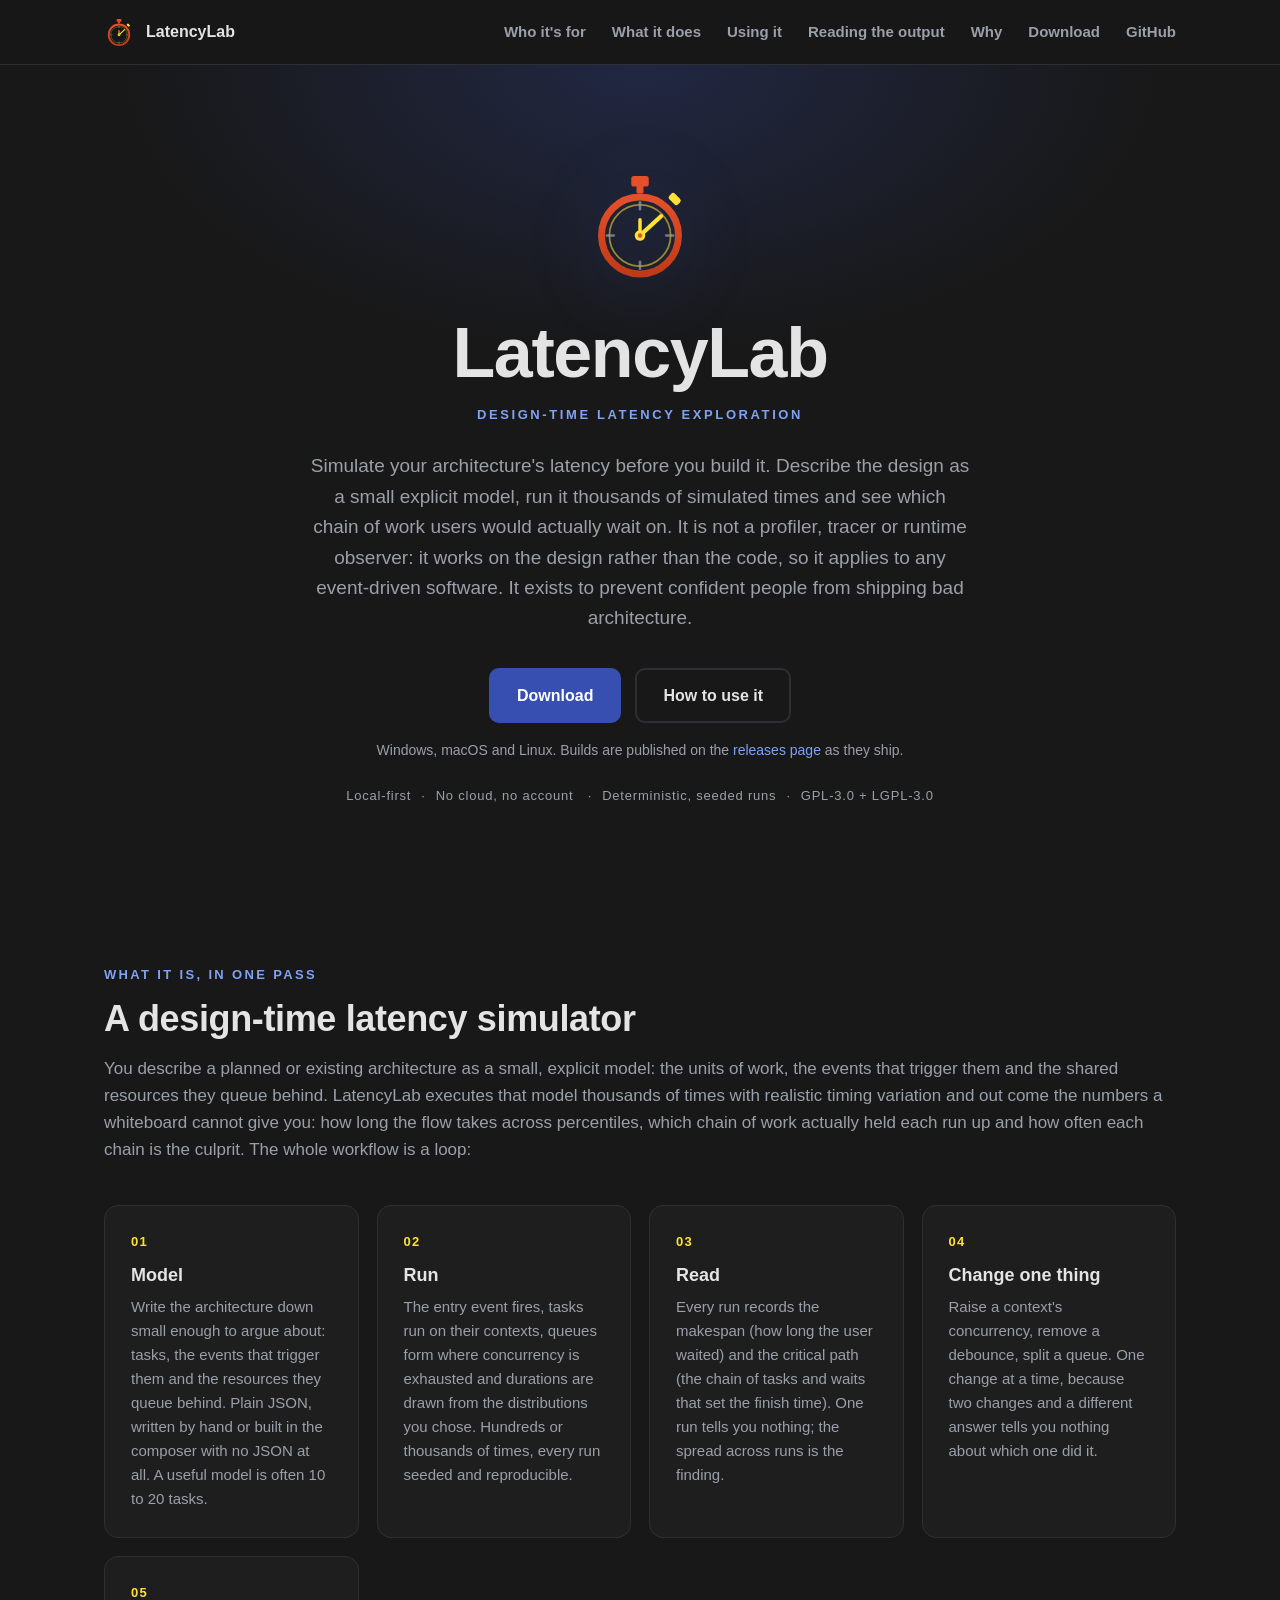
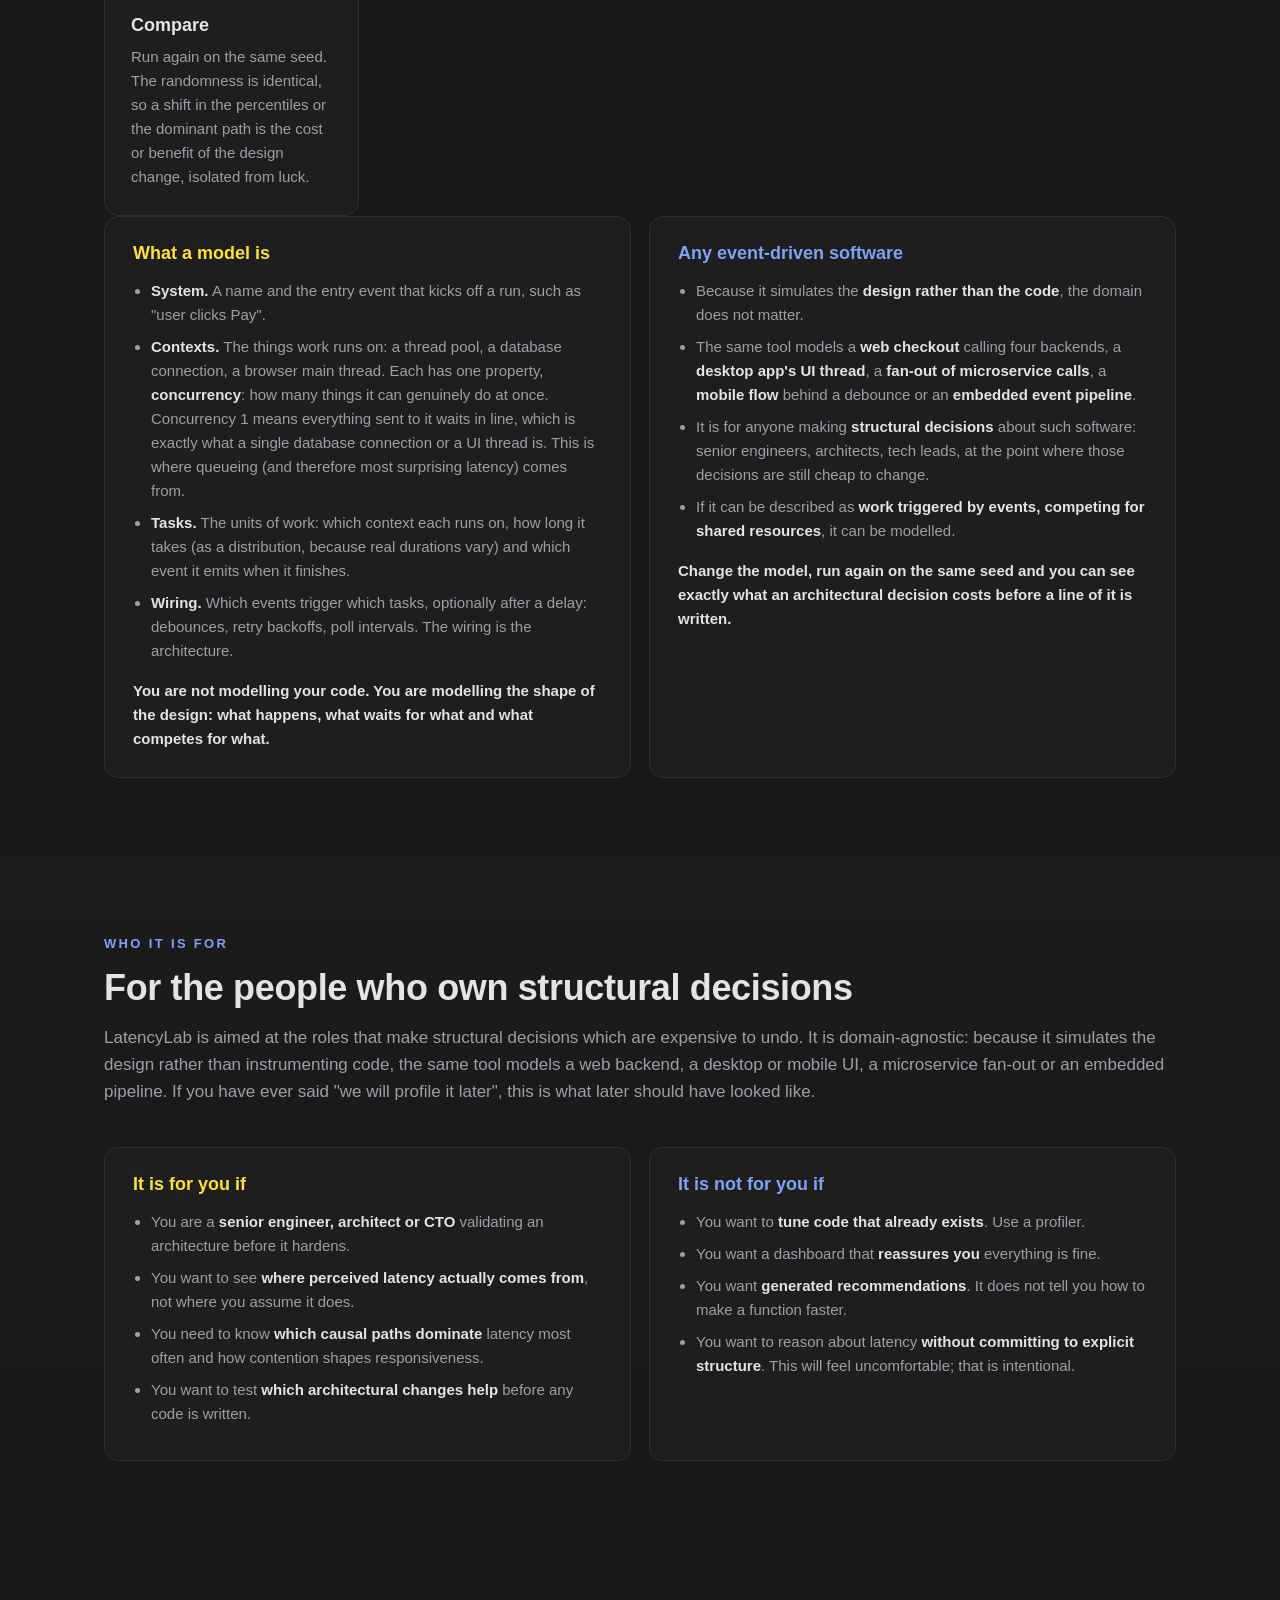
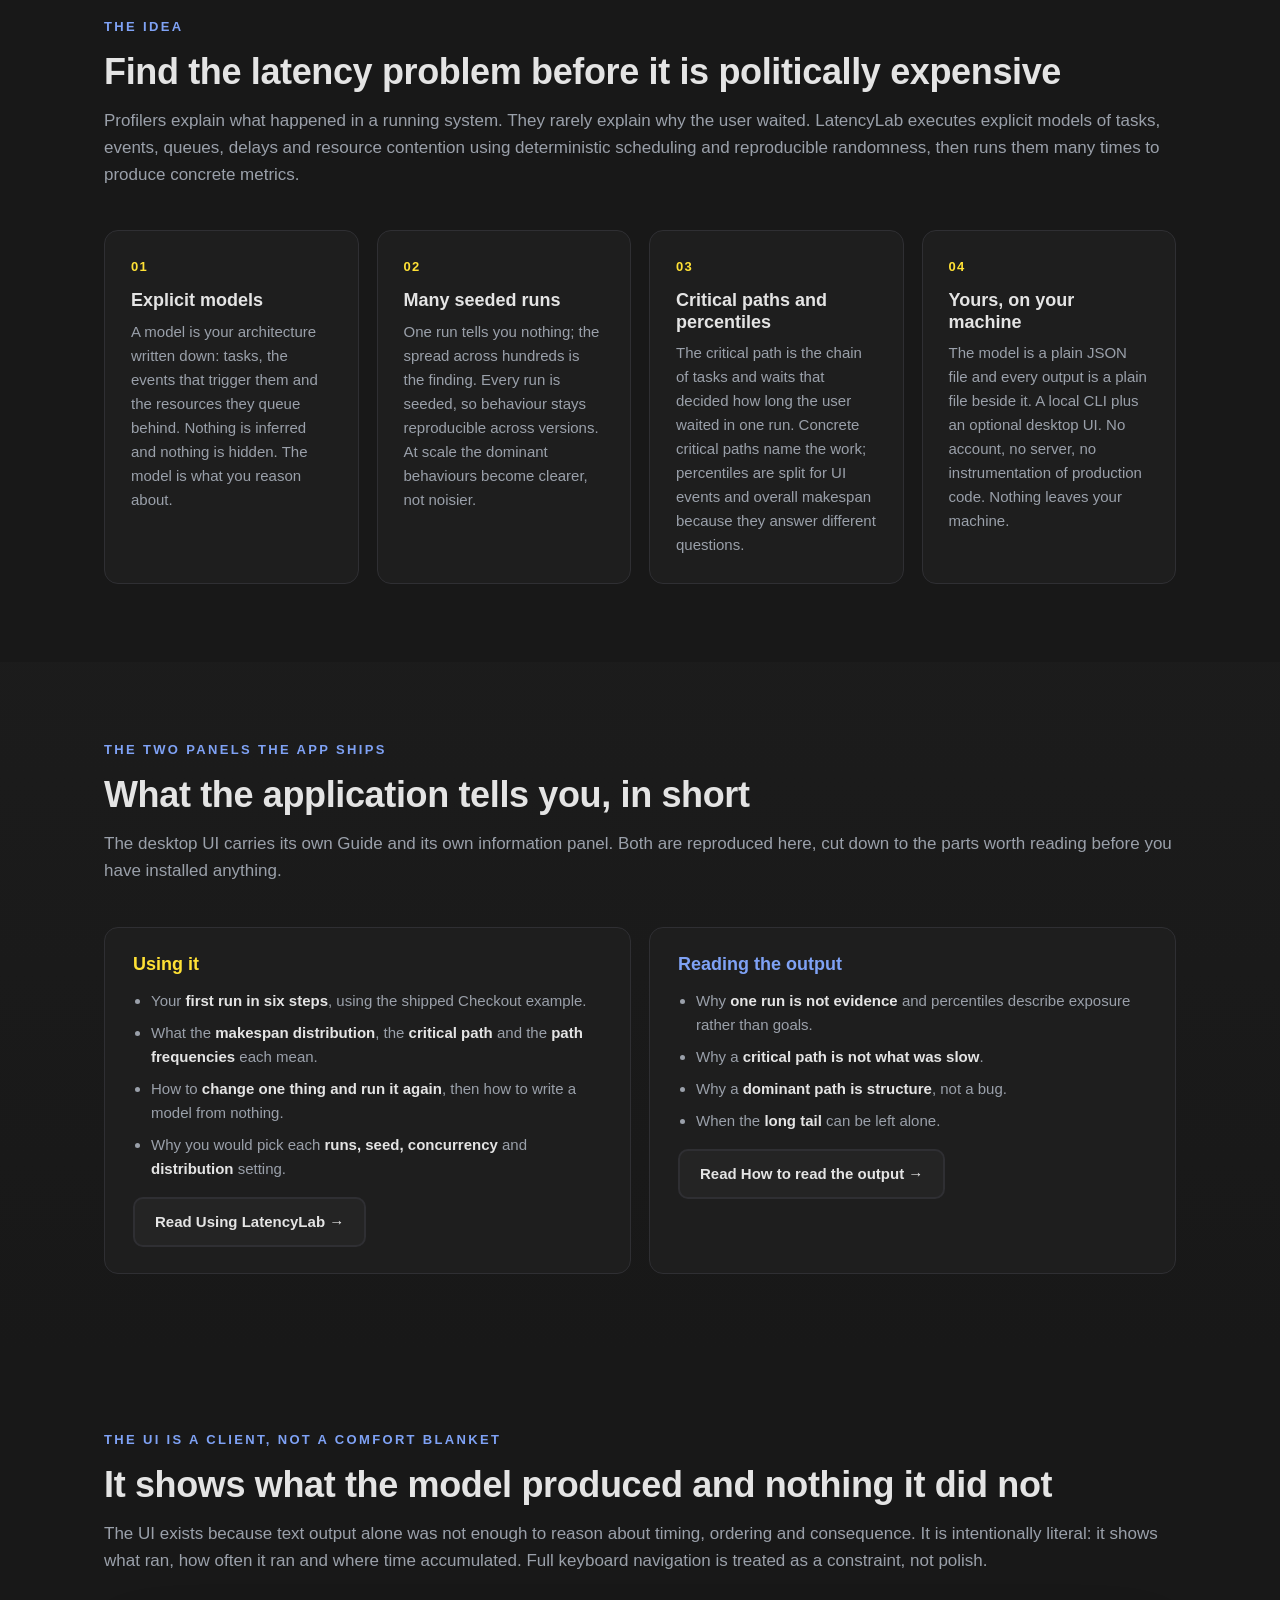
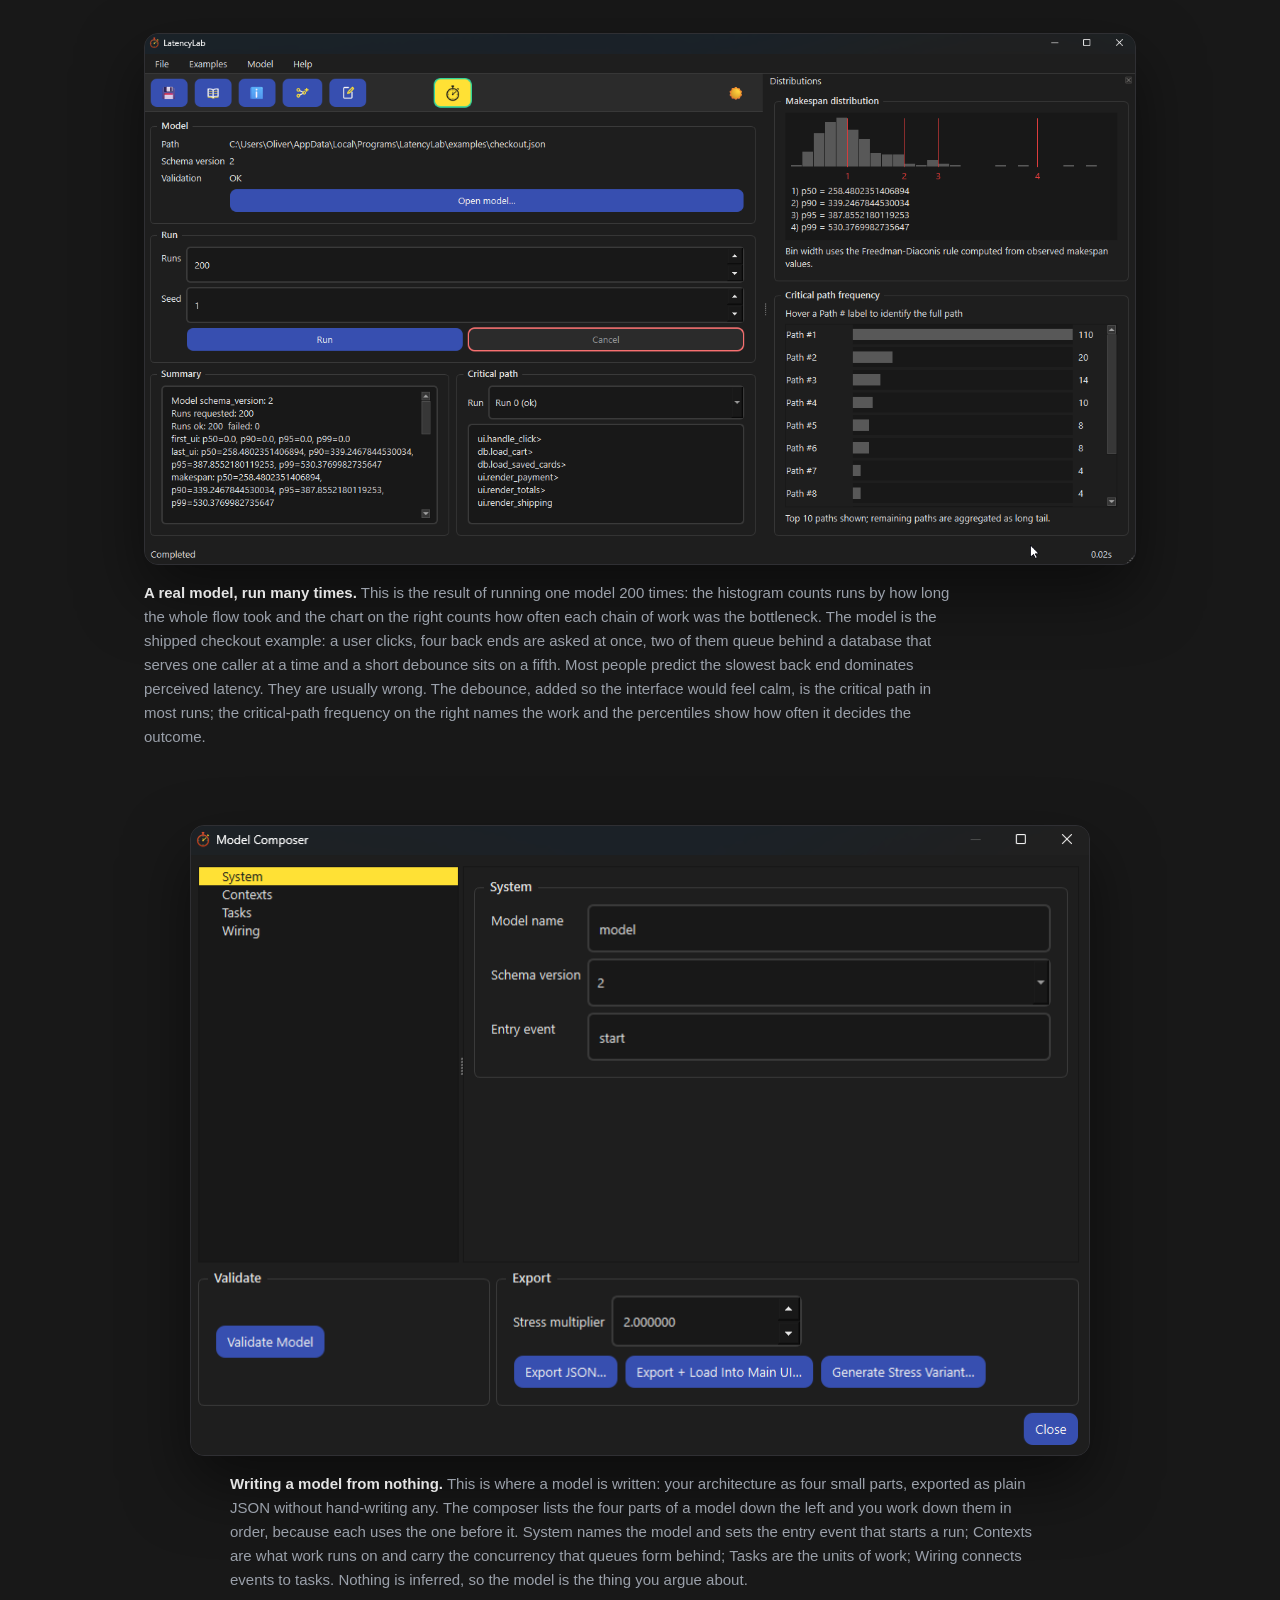
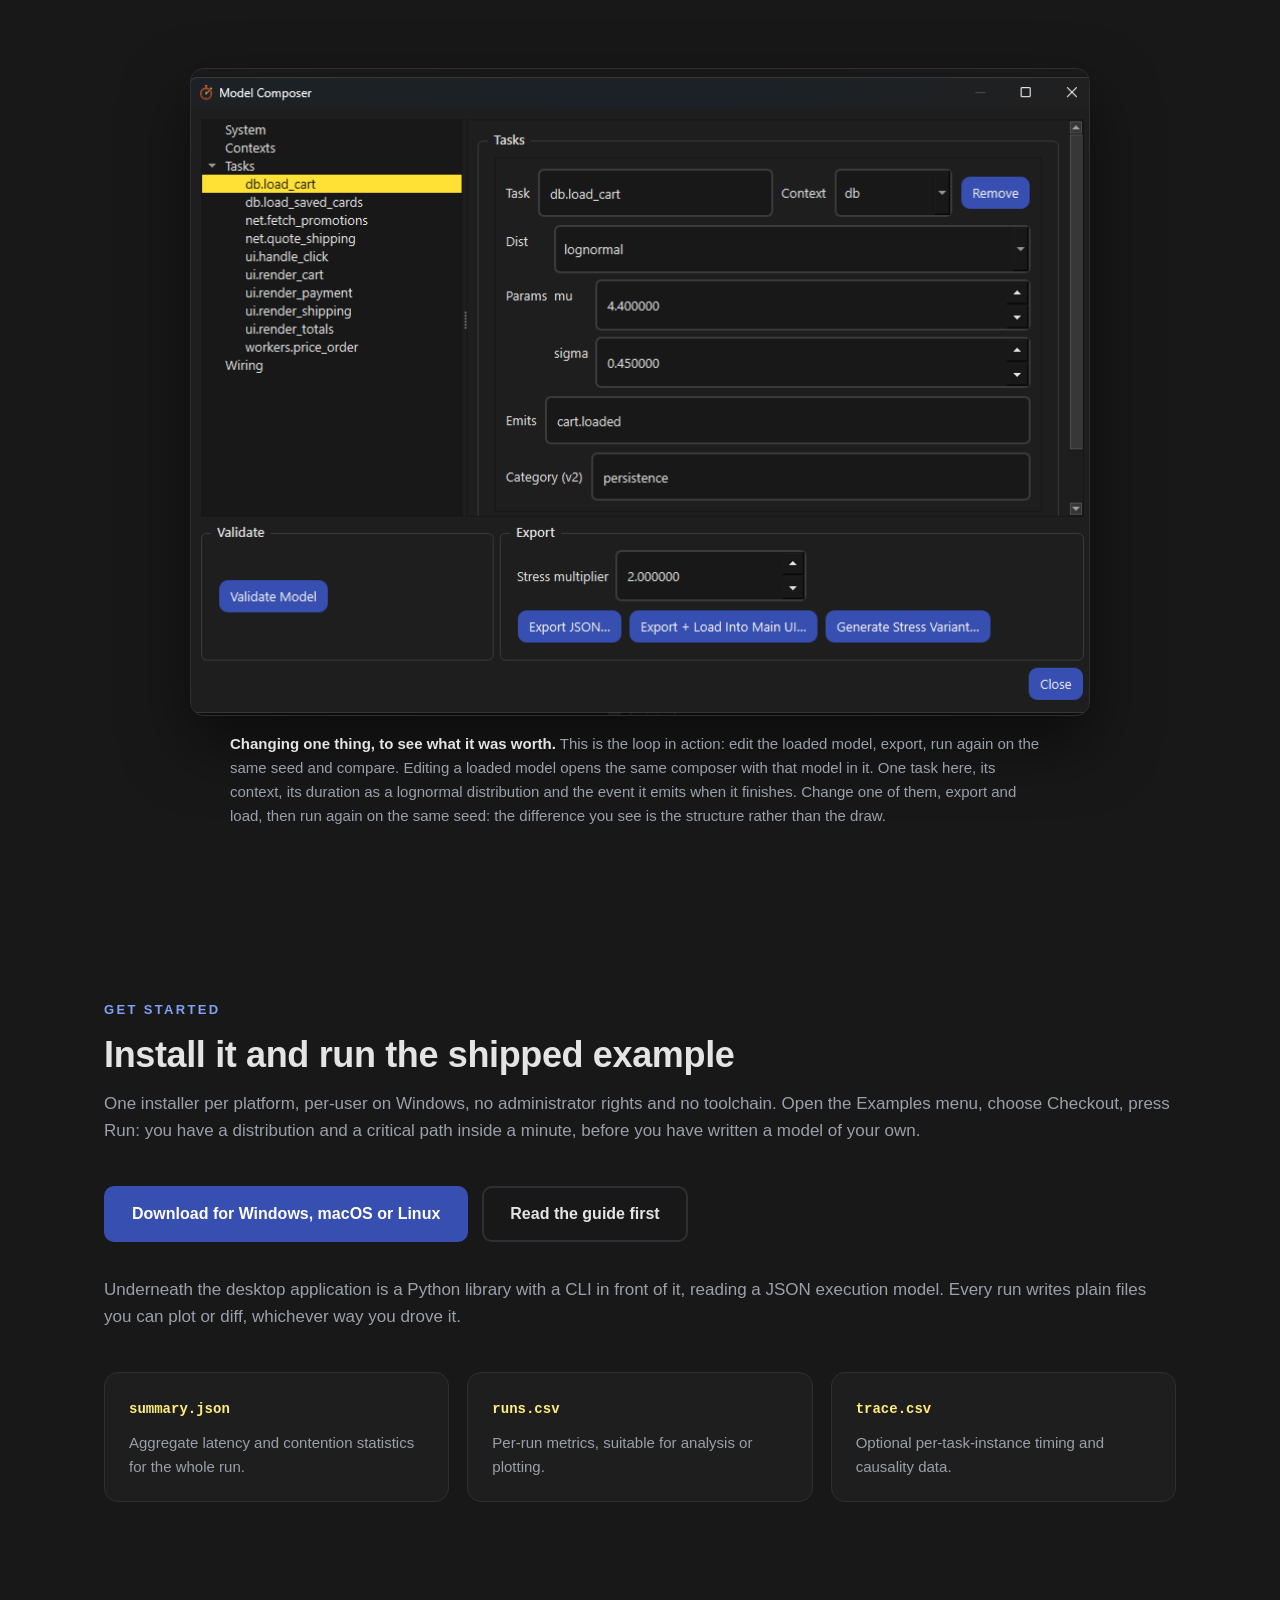
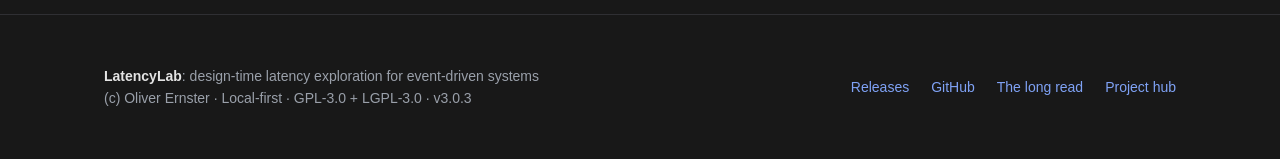
==== commit fa105fb0: "Give the one-pass panels the site's paired-heading separation The two panels in the one-pass section" ====
--- a/docs/index.html
+++ b/docs/index.html
@@ -86,7 +86,7 @@
         <div class="feature"><div class="fnum">05</div><h3>Compare</h3><p>Run again on the same seed. The randomness is identical, so a shift in the percentiles or the dominant path is the cost or benefit of the design change, isolated from luck.</p></div>
       </div>
       <div class="split">
-        <div class="panel">
+        <div class="panel is-for">
           <h3>What a model is</h3>
           <ul>
             <li><b>System.</b> A name and the entry event that kicks off a run, such as "user clicks Pay".</li>
@@ -96,7 +96,7 @@
           </ul>
           <p>You are not modelling your code. You are modelling the shape of the design: what happens, what waits for what and what competes for what.</p>
         </div>
-        <div class="panel">
+        <div class="panel not-for">
           <h3>Any event-driven software</h3>
           <ul>
             <li>Because it simulates the <b>design rather than the code</b>, the domain does not matter.</li>
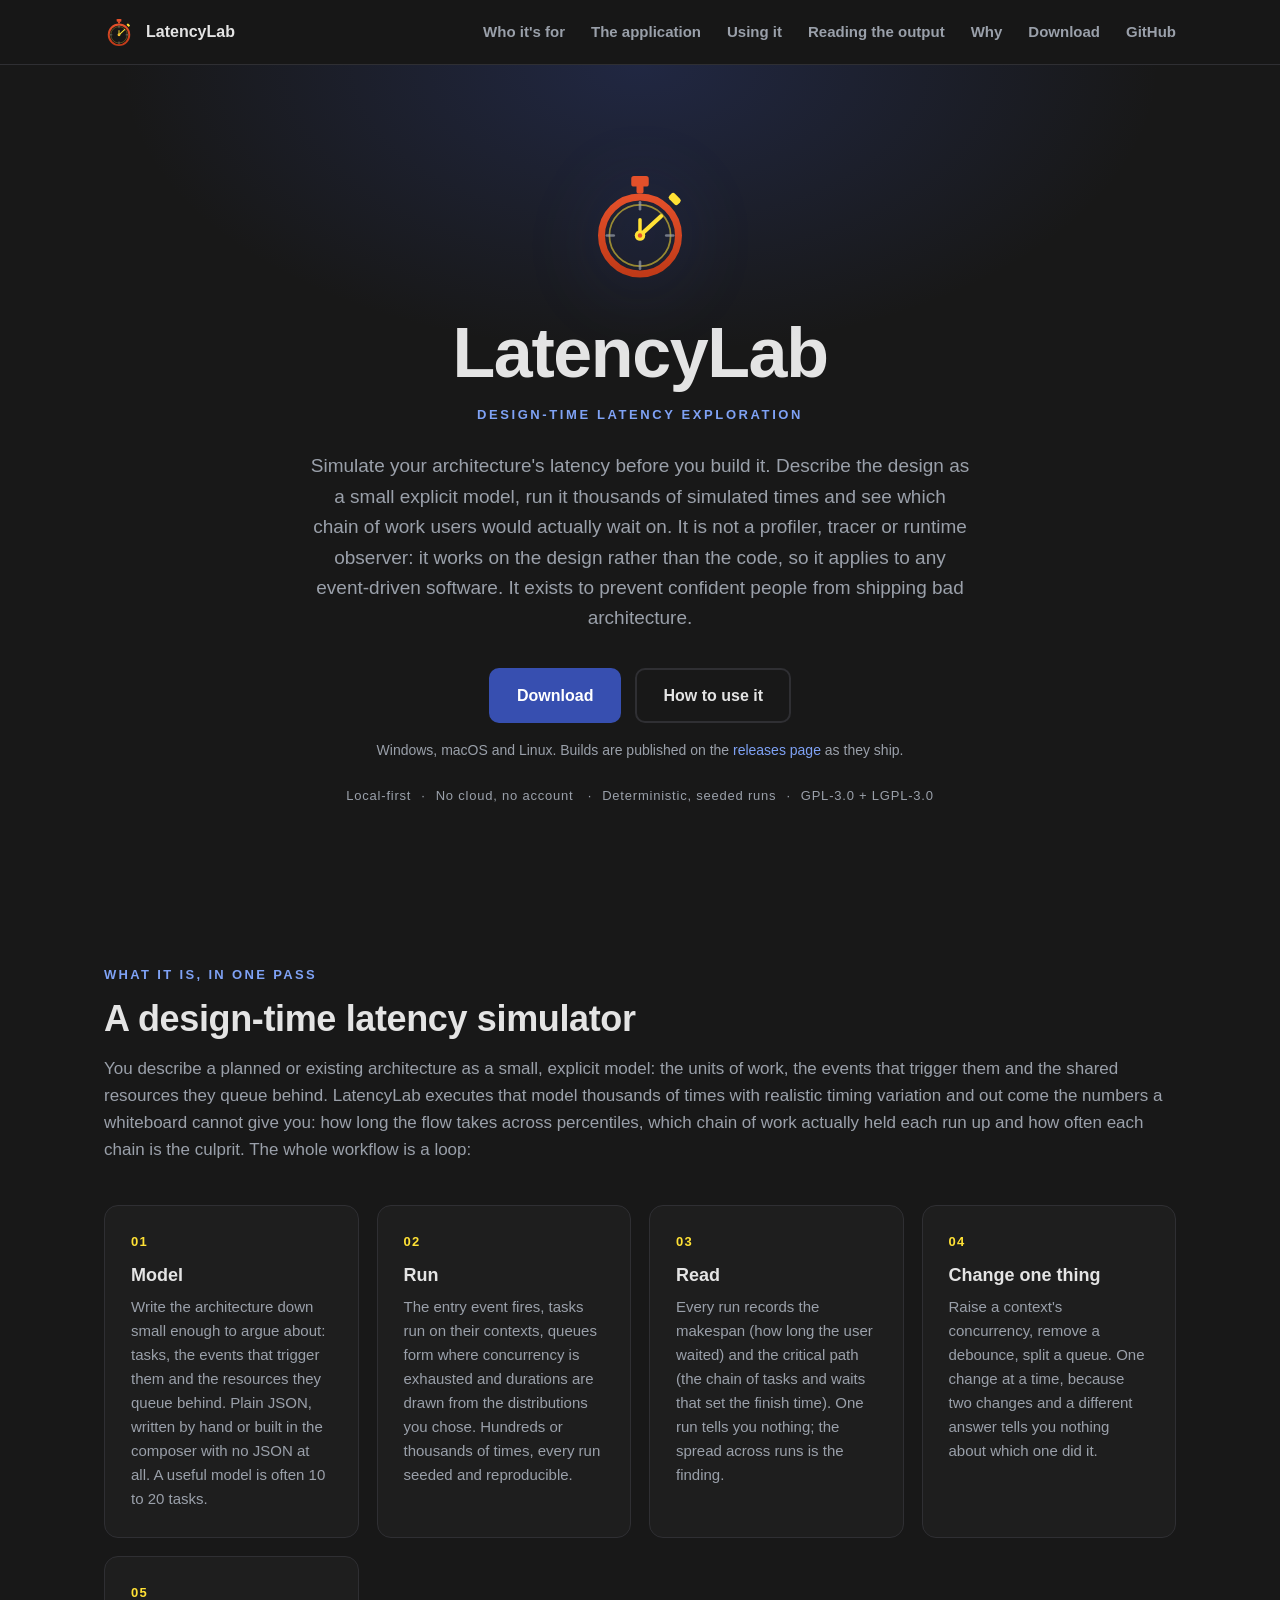
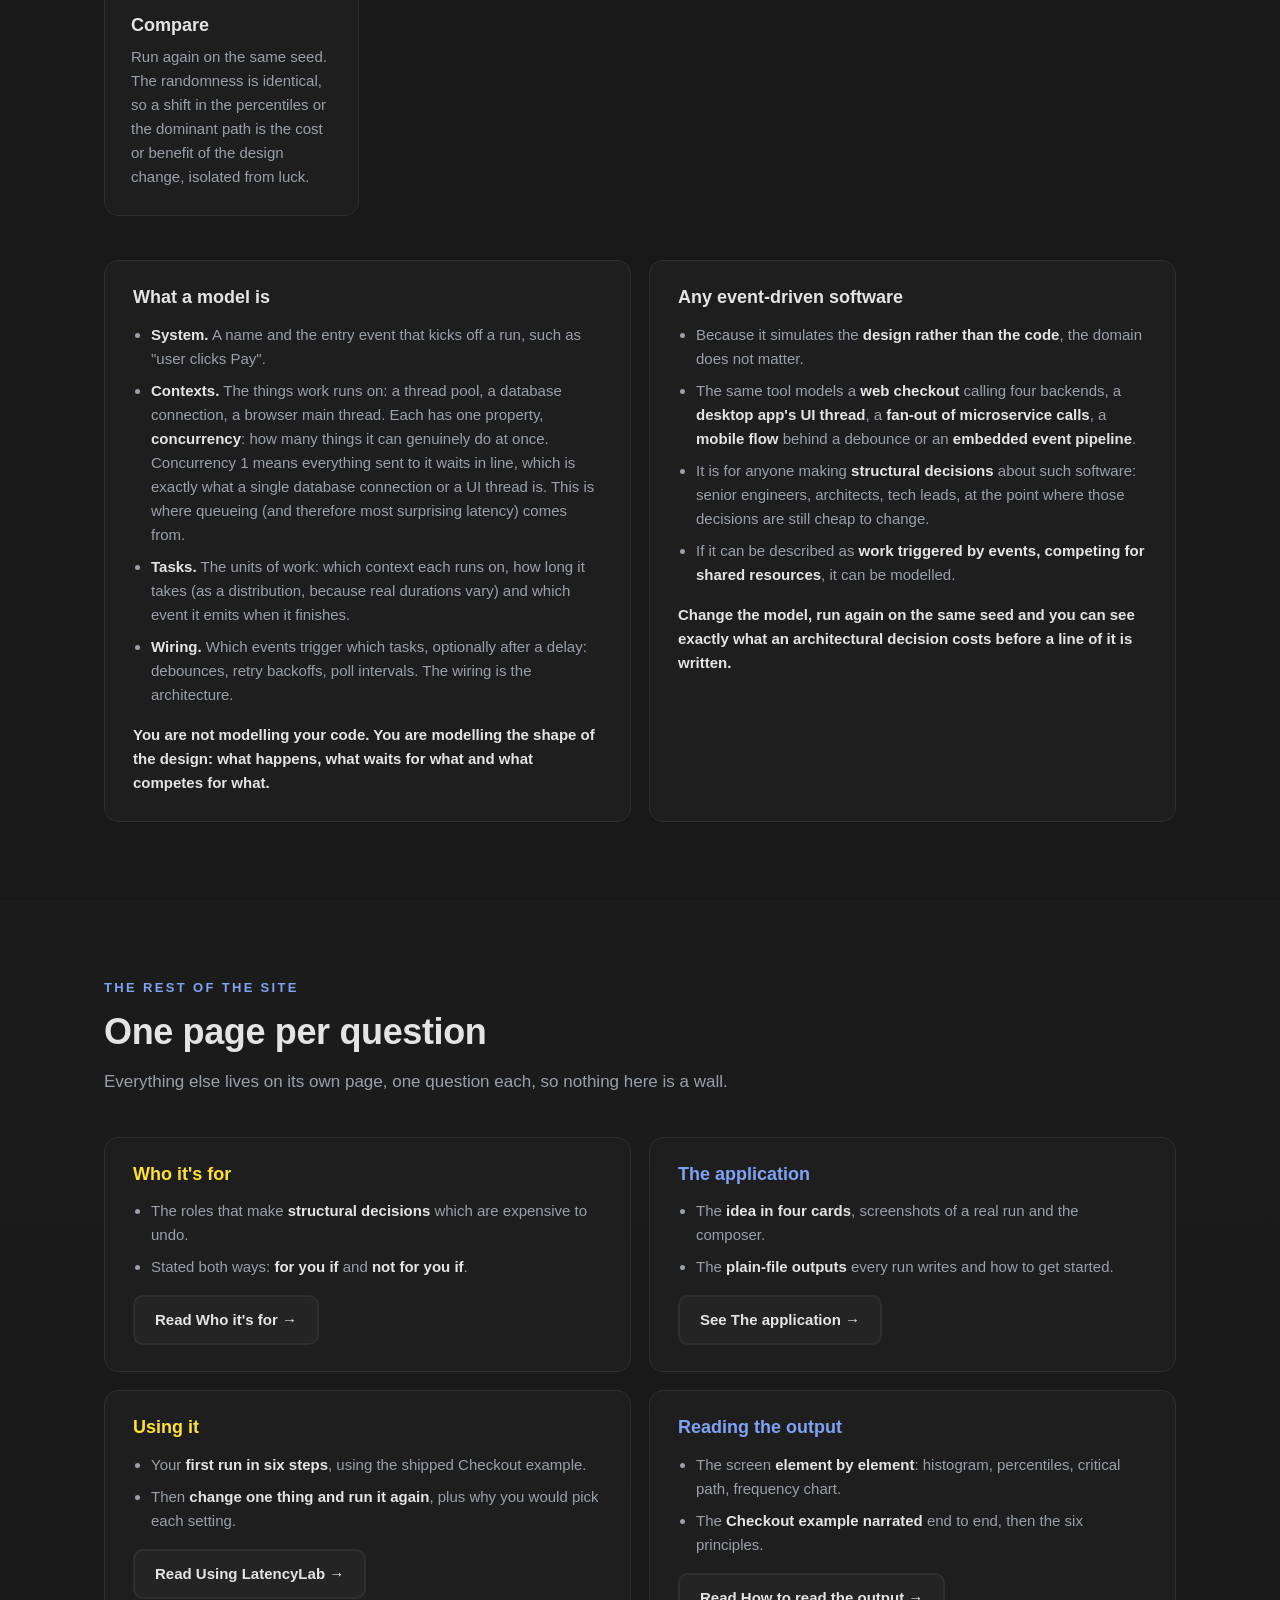
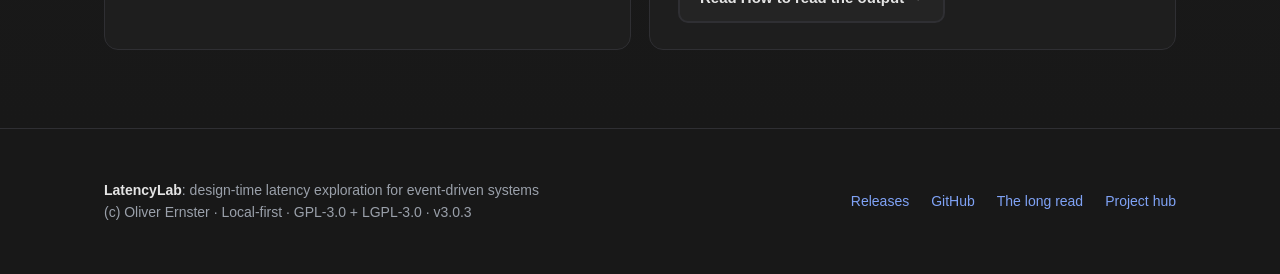
==== commit 9315182d: "Split the homepage into one page per question The homepage had become a wall: seven sections deep. I" ====
--- a/docs/index.html
+++ b/docs/index.html
@@ -31,8 +31,8 @@
     <a class="brand" href="#top">
       <img src="assets/latencylab.svg" alt="LatencyLab icon">LatencyLab</a>
     <nav class="nav-links">
-      <a href="#who">Who it's for</a>
-      <a href="#what">What it does</a>
+      <a href="who.html">Who it's for</a>
+      <a href="app.html">The application</a>
       <a href="guide.html">Using it</a>
       <a href="reading.html">Reading the output</a>
       <a href="why.html">Why</a>
@@ -86,7 +86,7 @@
         <div class="feature"><div class="fnum">05</div><h3>Compare</h3><p>Run again on the same seed. The randomness is identical, so a shift in the percentiles or the dominant path is the cost or benefit of the design change, isolated from luck.</p></div>
       </div>
       <div class="split">
-        <div class="panel is-for">
+        <div class="panel">
           <h3>What a model is</h3>
           <ul>
             <li><b>System.</b> A name and the entry event that kicks off a run, such as "user clicks Pay".</li>
@@ -96,7 +96,7 @@
           </ul>
           <p>You are not modelling your code. You are modelling the shape of the design: what happens, what waits for what and what competes for what.</p>
         </div>
-        <div class="panel not-for">
+        <div class="panel">
           <h3>Any event-driven software</h3>
           <ul>
             <li>Because it simulates the <b>design rather than the code</b>, the domain does not matter.</li>
@@ -110,164 +110,47 @@
     </div>
   </section>
 
-  <section id="who" class="alt">
+  <section id="explore" class="alt">
     <div class="container">
-      <div class="eyebrow">Who it is for</div>
-      <h2 class="section-title">For the people who own structural decisions</h2>
-      <p class="section-sub">LatencyLab is aimed at the roles that make structural
-        decisions which are expensive to undo. It is domain-agnostic: because it
-        simulates the design rather than instrumenting code, the same tool
-        models a web backend, a desktop or mobile UI, a microservice fan-out or
-        an embedded pipeline. If you have ever said "we will profile it later",
-        this is what later should have looked like.</p>
+      <div class="eyebrow">The rest of the site</div>
+      <h2 class="section-title">One page per question</h2>
+      <p class="section-sub">Everything else lives on its own page, one question
+        each, so nothing here is a wall.</p>
       <div class="split">
         <div class="panel is-for">
-          <h3>It is for you if</h3>
+          <h3>Who it's for</h3>
           <ul>
-            <li>You are a <b>senior engineer, architect or CTO</b> validating an architecture before it hardens.</li>
-            <li>You want to see <b>where perceived latency actually comes from</b>, not where you assume it does.</li>
-            <li>You need to know <b>which causal paths dominate</b> latency most often and how contention shapes responsiveness.</li>
-            <li>You want to test <b>which architectural changes help</b> before any code is written.</li>
+            <li>The roles that make <b>structural decisions</b> which are expensive to undo.</li>
+            <li>Stated both ways: <b>for you if</b> and <b>not for you if</b>.</li>
           </ul>
+          <p><a class="btn btn-panel" href="who.html">Read Who it's for &rarr;</a></p>
         </div>
         <div class="panel not-for">
-          <h3>It is not for you if</h3>
+          <h3>The application</h3>
           <ul>
-            <li>You want to <b>tune code that already exists</b>. Use a profiler.</li>
-            <li>You want a dashboard that <b>reassures you</b> everything is fine.</li>
-            <li>You want <b>generated recommendations</b>. It does not tell you how to make a function faster.</li>
-            <li>You want to reason about latency <b>without committing to explicit structure</b>. This will feel uncomfortable; that is intentional.</li>
+            <li>The <b>idea in four cards</b>, screenshots of a real run and the composer.</li>
+            <li>The <b>plain-file outputs</b> every run writes and how to get started.</li>
           </ul>
+          <p><a class="btn btn-panel" href="app.html">See The application &rarr;</a></p>
         </div>
       </div>
-    </div>
-  </section>
-
-  <section id="what">
-    <div class="container">
-      <div class="eyebrow">The idea</div>
-      <h2 class="section-title">Find the latency problem before it is politically expensive</h2>
-      <p class="section-sub">Profilers explain what happened in a running system.
-        They rarely explain why the user waited. LatencyLab executes explicit
-        models of tasks, events, queues, delays and resource contention using
-        deterministic scheduling and reproducible randomness, then runs them
-        many times to produce concrete metrics.</p>
-      <div class="features">
-        <div class="feature"><div class="fnum">01</div><h3>Explicit models</h3><p>A model is your architecture written down: tasks, the events that trigger them and the resources they queue behind. Nothing is inferred and nothing is hidden. The model is what you reason about.</p></div>
-        <div class="feature"><div class="fnum">02</div><h3>Many seeded runs</h3><p>One run tells you nothing; the spread across hundreds is the finding. Every run is seeded, so behaviour stays reproducible across versions. At scale the dominant behaviours become clearer, not noisier.</p></div>
-        <div class="feature"><div class="fnum">03</div><h3>Critical paths and percentiles</h3><p>The critical path is the chain of tasks and waits that decided how long the user waited in one run. Concrete critical paths name the work; percentiles are split for UI events and overall makespan because they answer different questions.</p></div>
-        <div class="feature"><div class="fnum">04</div><h3>Yours, on your machine</h3><p>The model is a plain JSON file and every output is a plain file beside it. A local CLI plus an optional desktop UI. No account, no server, no instrumentation of production code. Nothing leaves your machine.</p></div>
-      </div>
-    </div>
-  </section>
-
-  <section id="docs" class="alt">
-    <div class="container">
-      <div class="eyebrow">The two panels the app ships</div>
-      <h2 class="section-title">What the application tells you, in short</h2>
-      <p class="section-sub">The desktop UI carries its own Guide and its own
-        information panel. Both are reproduced here, cut down to the parts worth
-        reading before you have installed anything.</p>
       <div class="split">
         <div class="panel is-for">
           <h3>Using it</h3>
           <ul>
             <li>Your <b>first run in six steps</b>, using the shipped Checkout example.</li>
-            <li>What the <b>makespan distribution</b>, the <b>critical path</b> and the <b>path frequencies</b> each mean.</li>
-            <li>How to <b>change one thing and run it again</b>, then how to write a model from nothing.</li>
-            <li>Why you would pick each <b>runs, seed, concurrency</b> and <b>distribution</b> setting.</li>
+            <li>Then <b>change one thing and run it again</b>, plus why you would pick each setting.</li>
           </ul>
           <p><a class="btn btn-panel" href="guide.html">Read Using LatencyLab &rarr;</a></p>
         </div>
         <div class="panel not-for">
           <h3>Reading the output</h3>
           <ul>
-            <li>Why <b>one run is not evidence</b> and percentiles describe exposure rather than goals.</li>
-            <li>Why a <b>critical path is not what was slow</b>.</li>
-            <li>Why a <b>dominant path is structure</b>, not a bug.</li>
-            <li>When the <b>long tail</b> can be left alone.</li>
+            <li>The screen <b>element by element</b>: histogram, percentiles, critical path, frequency chart.</li>
+            <li>The <b>Checkout example narrated</b> end to end, then the six principles.</li>
           </ul>
           <p><a class="btn btn-panel" href="reading.html">Read How to read the output &rarr;</a></p>
         </div>
-      </div>
-    </div>
-  </section>
-
-  <section id="ui">
-    <div class="container">
-      <div class="eyebrow">The UI is a client, not a comfort blanket</div>
-      <h2 class="section-title">It shows what the model produced and nothing it did not</h2>
-      <p class="section-sub">The UI exists because text output alone was not enough
-        to reason about timing, ordering and consequence. It is intentionally
-        literal: it shows what ran, how often it ran and where time accumulated.
-        Full keyboard navigation is treated as a constraint, not polish.</p>
-      <div class="shots">
-        <figure class="shot">
-          <div class="frame">
-            <img loading="lazy" src="assets/latencylab-ui.png" alt="The LatencyLab UI showing a makespan distribution, critical-path frequencies, percentiles and the dominant critical path">
-          </div>
-          <figcaption><b>A real model, run many times.</b> This is the result of
-            running one model 200 times: the histogram counts runs by how long
-            the whole flow took and the chart on the right counts how often each
-            chain of work was the bottleneck. The model is the shipped
-            checkout example: a user clicks, four back ends are asked at once, two
-            of them queue behind a database that serves one caller at a time and
-            a short debounce sits on a fifth. Most people predict the slowest back
-            end dominates perceived latency. They are usually wrong. The debounce,
-            added so the interface would feel calm, is the critical path in most
-            runs; the critical-path frequency on the right names the work and the
-            percentiles show how often it decides the outcome.</figcaption>
-        </figure>
-        <figure class="shot narrow">
-          <div class="frame">
-            <img loading="lazy" src="assets/latencylab-compose.png" alt="The Model Composer showing the System pane, with the model name, schema version and entry event, with the validate and export controls below">
-          </div>
-          <figcaption><b>Writing a model from nothing.</b> This is where a model
-            is written: your architecture as four small parts, exported as plain
-            JSON without hand-writing any. The composer lists the
-            four parts of a model down the left and you work down them in order,
-            because each uses the one before it. System names the model and sets
-            the entry event that starts a run; Contexts are what work runs on and
-            carry the concurrency that queues form behind; Tasks are the units of
-            work; Wiring connects events to tasks. Nothing is inferred, so the
-            model is the thing you argue about.</figcaption>
-        </figure>
-        <figure class="shot narrow">
-          <div class="frame">
-            <img loading="lazy" src="assets/latencylab-edit.png" alt="The Model Composer showing the Tasks pane with one task selected, its context, lognormal distribution parameters, emitted event and category">
-          </div>
-          <figcaption><b>Changing one thing, to see what it was worth.</b> This
-            is the loop in action: edit the loaded model, export, run again on
-            the same seed and compare. Editing
-            a loaded model opens the same composer with that model in it. One task
-            here, its context, its duration as a lognormal distribution and the
-            event it emits when it finishes. Change one of them, export and load,
-            then run again on the same seed: the difference you see is the
-            structure rather than the draw.</figcaption>
-        </figure>
-      </div>
-    </div>
-  </section>
-
-  <section id="start">
-    <div class="container">
-      <div class="eyebrow">Get started</div>
-      <h2 class="section-title">Install it and run the shipped example</h2>
-      <p class="section-sub">One installer per platform, per-user on Windows, no
-        administrator rights and no toolchain. Open the Examples menu, choose
-        Checkout, press Run: you have a distribution and a critical path inside a
-        minute, before you have written a model of your own.</p>
-      <div class="cta" style="justify-content:flex-start;margin-bottom:34px;">
-        <a class="btn btn-primary" href="download.html">Download for Windows, macOS or Linux</a>
-        <a class="btn btn-ghost" href="guide.html">Read the guide first</a>
-      </div>
-      <p class="section-sub">Underneath the desktop application is a Python
-        library with a CLI in front of it, reading a JSON execution model. Every
-        run writes plain files you can plot or diff, whichever way you drove it.</p>
-      <div class="outputs">
-        <div class="output"><code>summary.json</code><p>Aggregate latency and contention statistics for the whole run.</p></div>
-        <div class="output"><code>runs.csv</code><p>Per-run metrics, suitable for analysis or plotting.</p></div>
-        <div class="output"><code>trace.csv</code><p>Optional per-task-instance timing and causality data.</p></div>
       </div>
     </div>
   </section>
--- a/docs/styles.css
+++ b/docs/styles.css
@@ -189,6 +189,11 @@
   grid-template-columns: repeat(auto-fit, minmax(240px, 1fr));
   gap: 18px;
 }
+/* A grid that follows another grid inside one section needs its own breathing
+   room: the grids carry gaps between their own cells but no outer margin, so
+   stacked they sit flush against each other. */
+.features + .split { margin-top: 44px; }
+.split + .split { margin-top: 18px; }
 .feature {
   background: var(--surface);
   border: 1px solid var(--border);
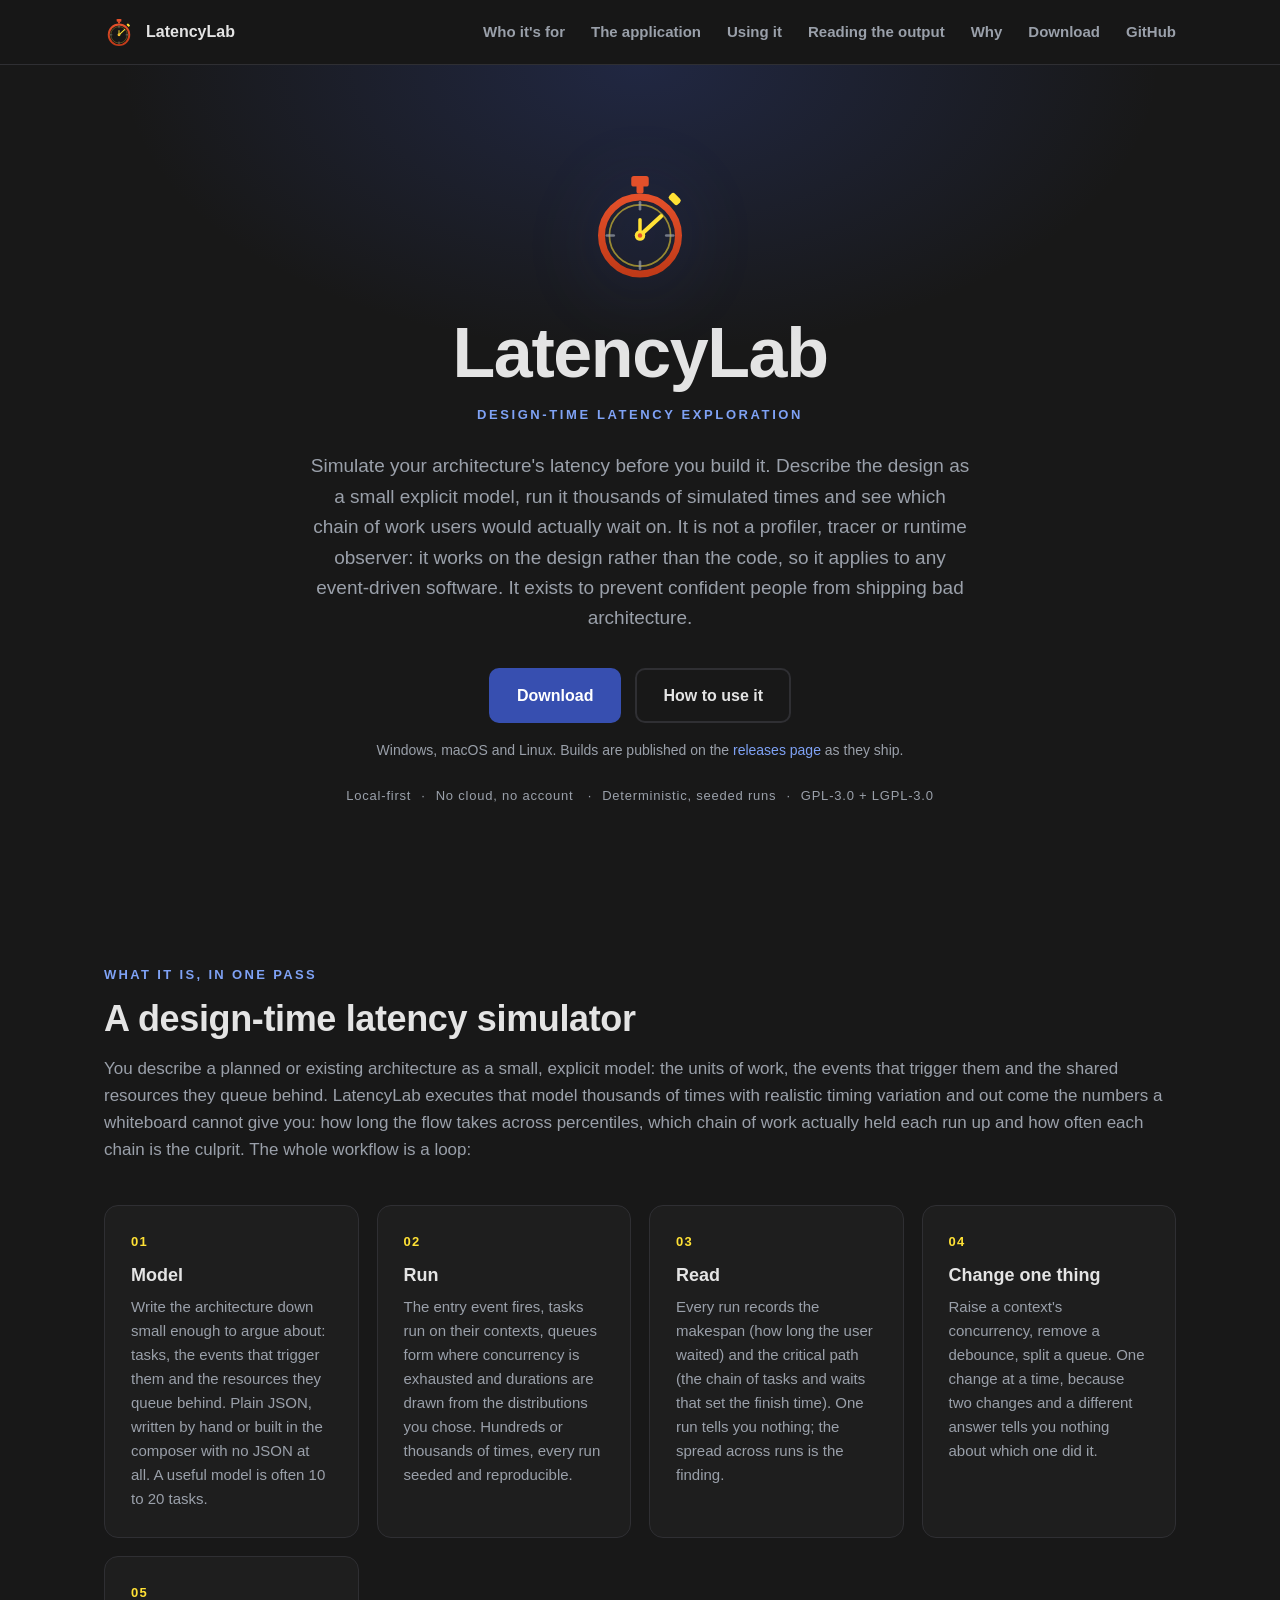
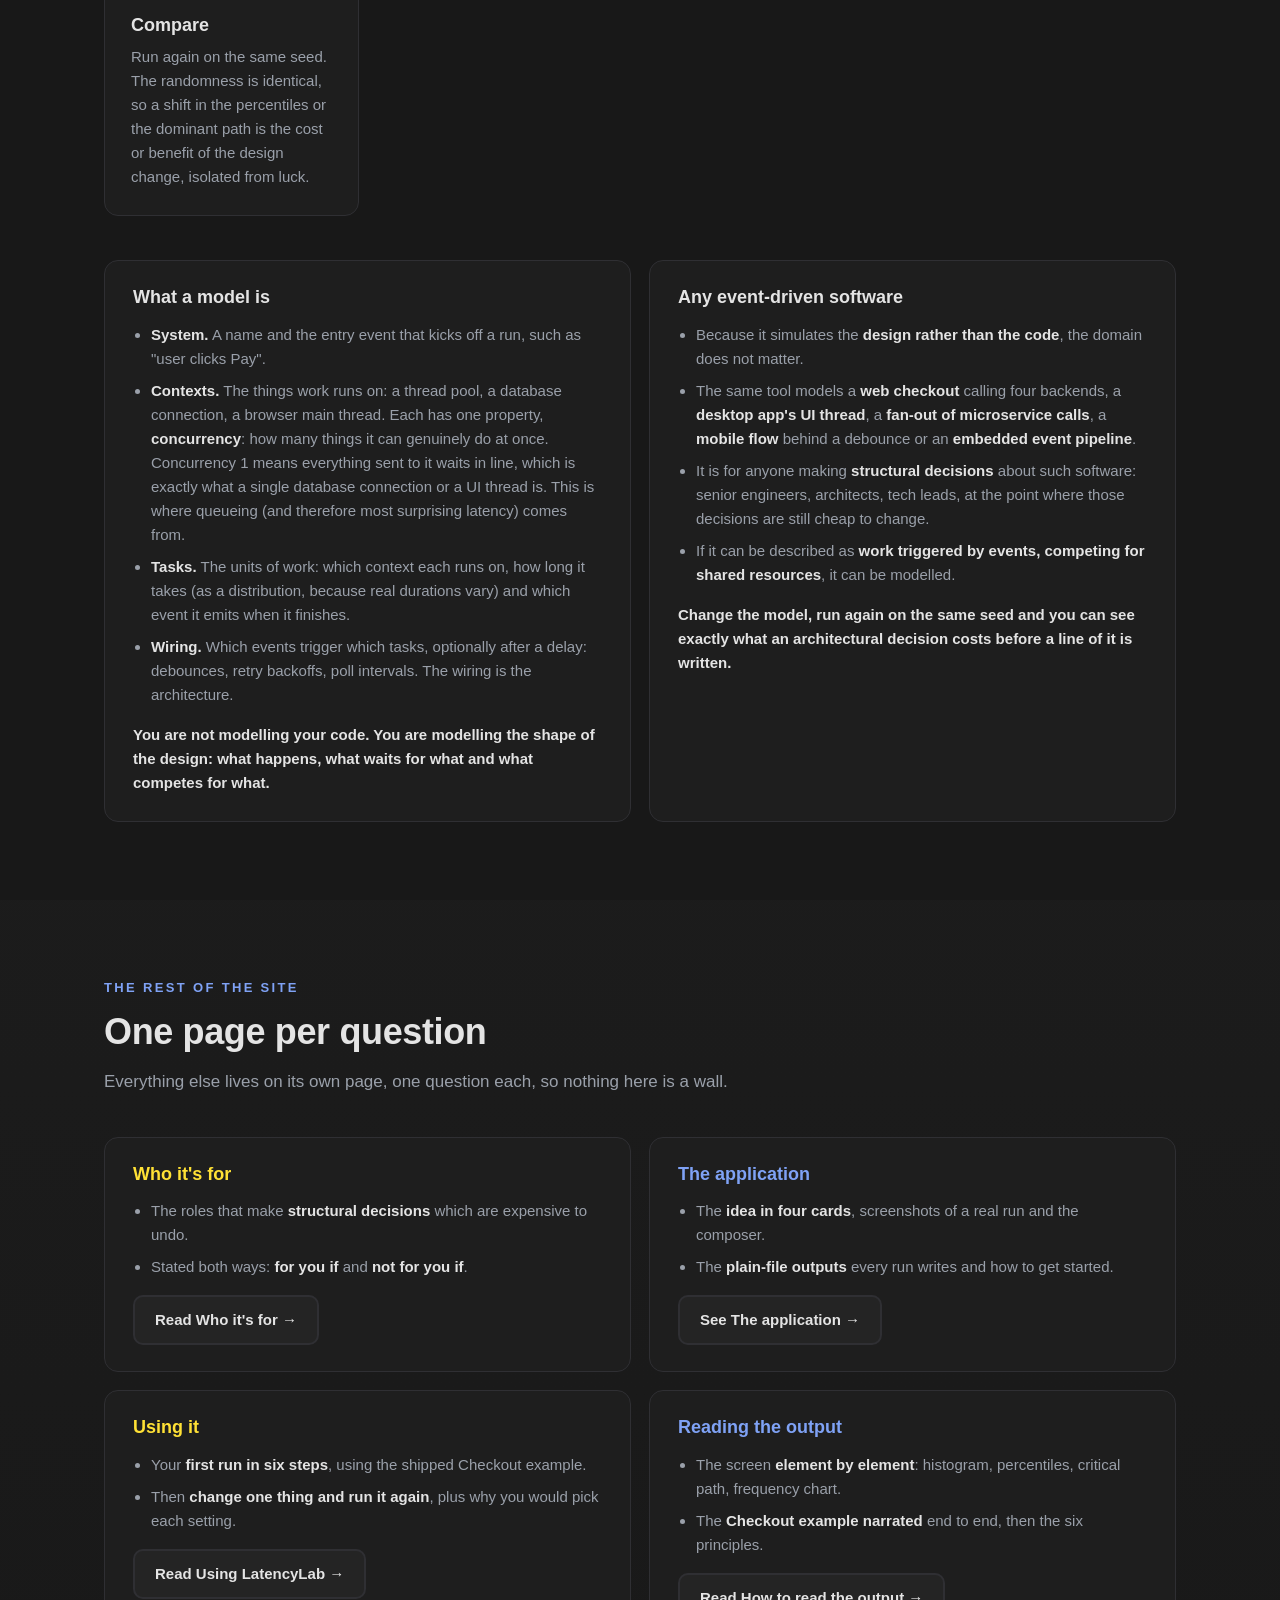
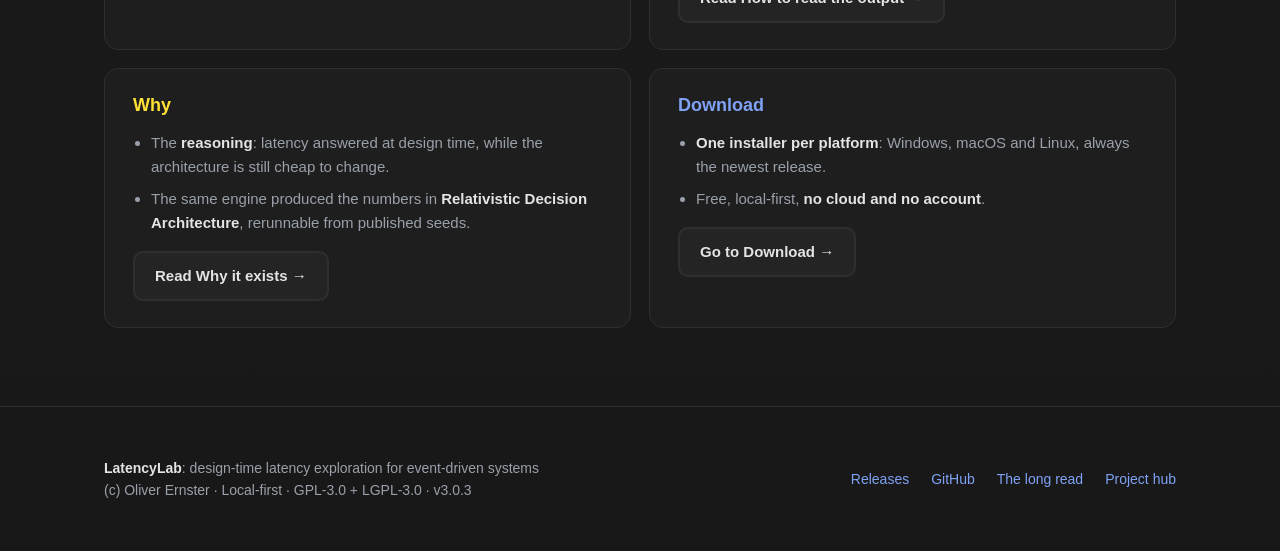
==== commit b8bb3cee: "Surface every site page as visible pill links on every page" ====
--- a/docs/index.html
+++ b/docs/index.html
@@ -152,6 +152,24 @@
           <p><a class="btn btn-panel" href="reading.html">Read How to read the output &rarr;</a></p>
         </div>
       </div>
+      <div class="split">
+        <div class="panel is-for">
+          <h3>Why</h3>
+          <ul>
+            <li>The <b>reasoning</b>: latency answered at design time, while the architecture is still cheap to change.</li>
+            <li>The same engine produced the numbers in <b>Relativistic Decision Architecture</b>, rerunnable from published seeds.</li>
+          </ul>
+          <p><a class="btn btn-panel" href="why.html">Read Why it exists &rarr;</a></p>
+        </div>
+        <div class="panel not-for">
+          <h3>Download</h3>
+          <ul>
+            <li><b>One installer per platform</b>: Windows, macOS and Linux, always the newest release.</li>
+            <li>Free, local-first, <b>no cloud and no account</b>.</li>
+          </ul>
+          <p><a class="btn btn-panel" href="download.html">Go to Download &rarr;</a></p>
+        </div>
+      </div>
     </div>
   </section>
 </main>
--- a/docs/styles.css
+++ b/docs/styles.css
@@ -151,6 +151,13 @@
   background: var(--banana-bright);
   transform: translateY(1px);
 }
+/* The cross-page pill row every inner page ends with: the title-bar links
+   repeated as visible, pressable pills, so no page is reachable only from the
+   navigation bar. Colours and hover are btn-panel's, so the site keeps one
+   hover language; only the shape differs. */
+.pillnav { display: flex; flex-wrap: wrap; gap: 12px; }
+.pillnav .btn { border-radius: 999px; }
+
 .badges {
   margin-top: 24px;
   color: var(--muted);
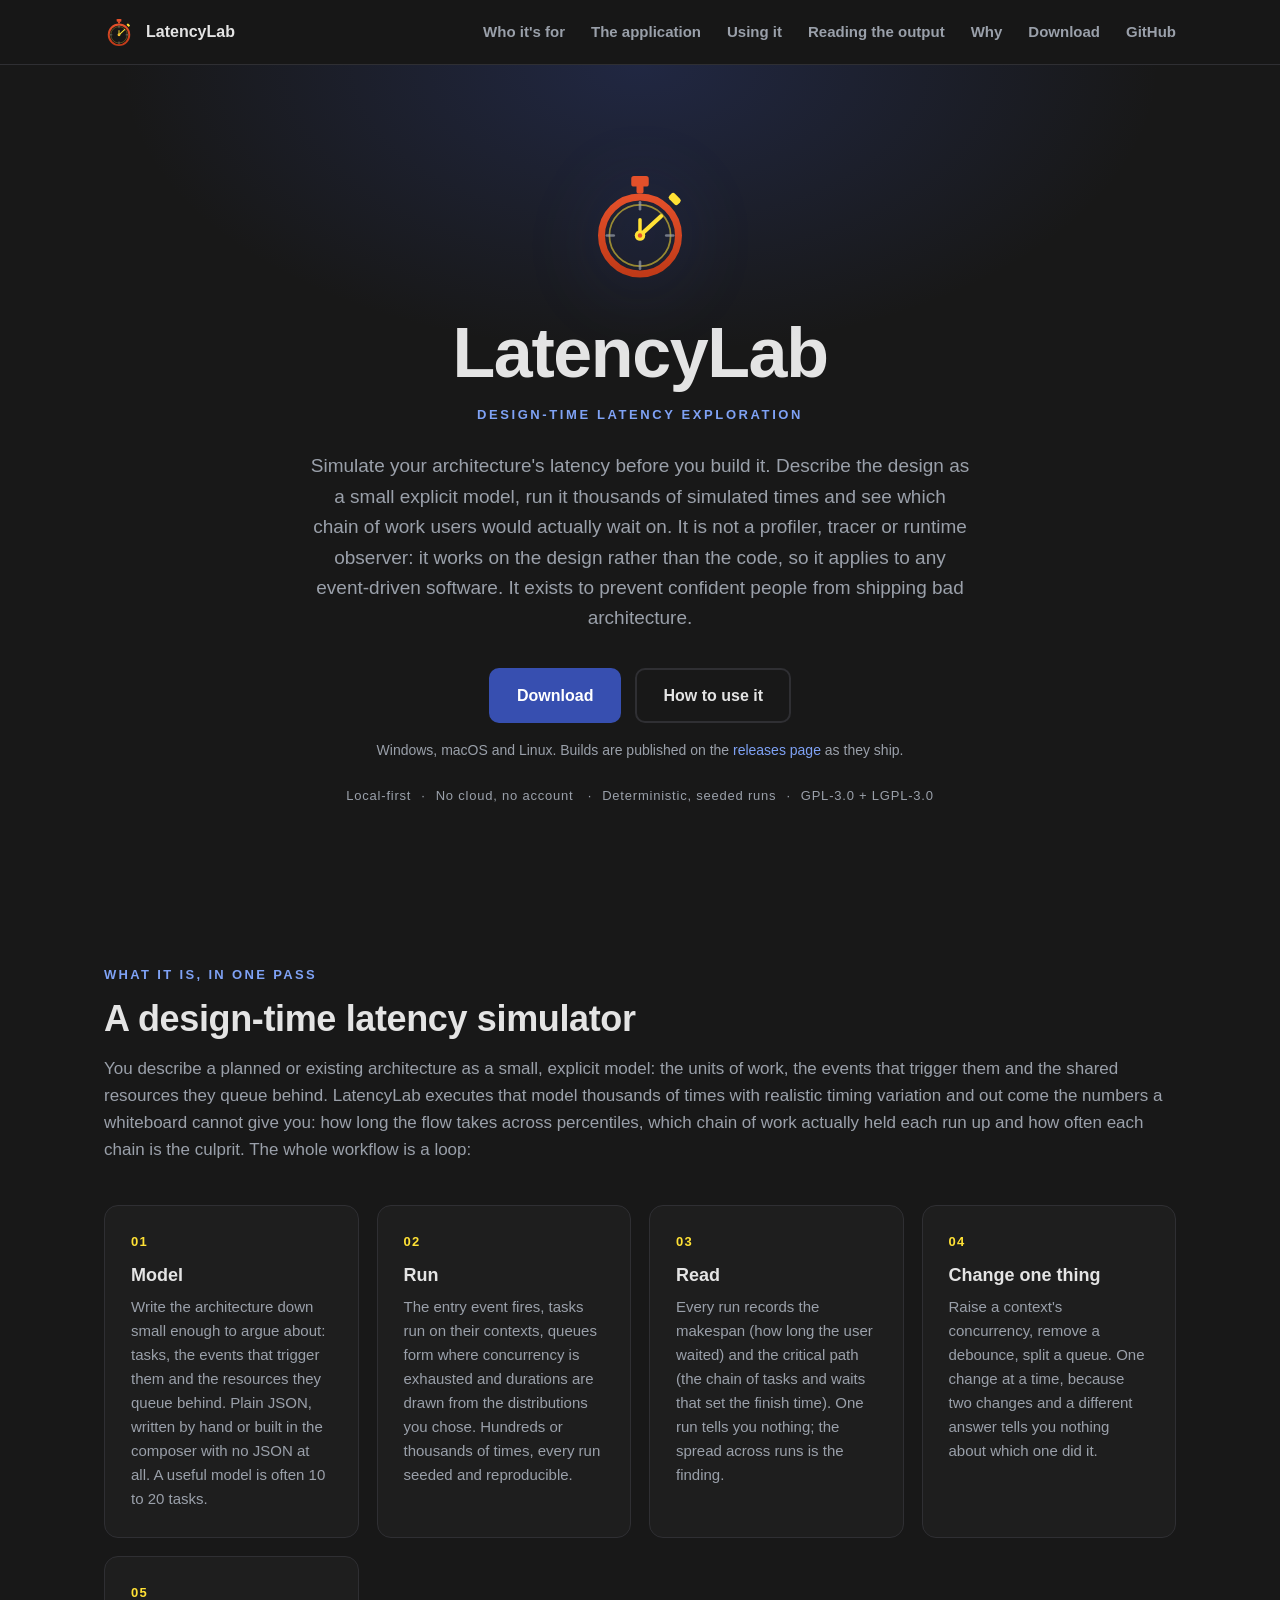
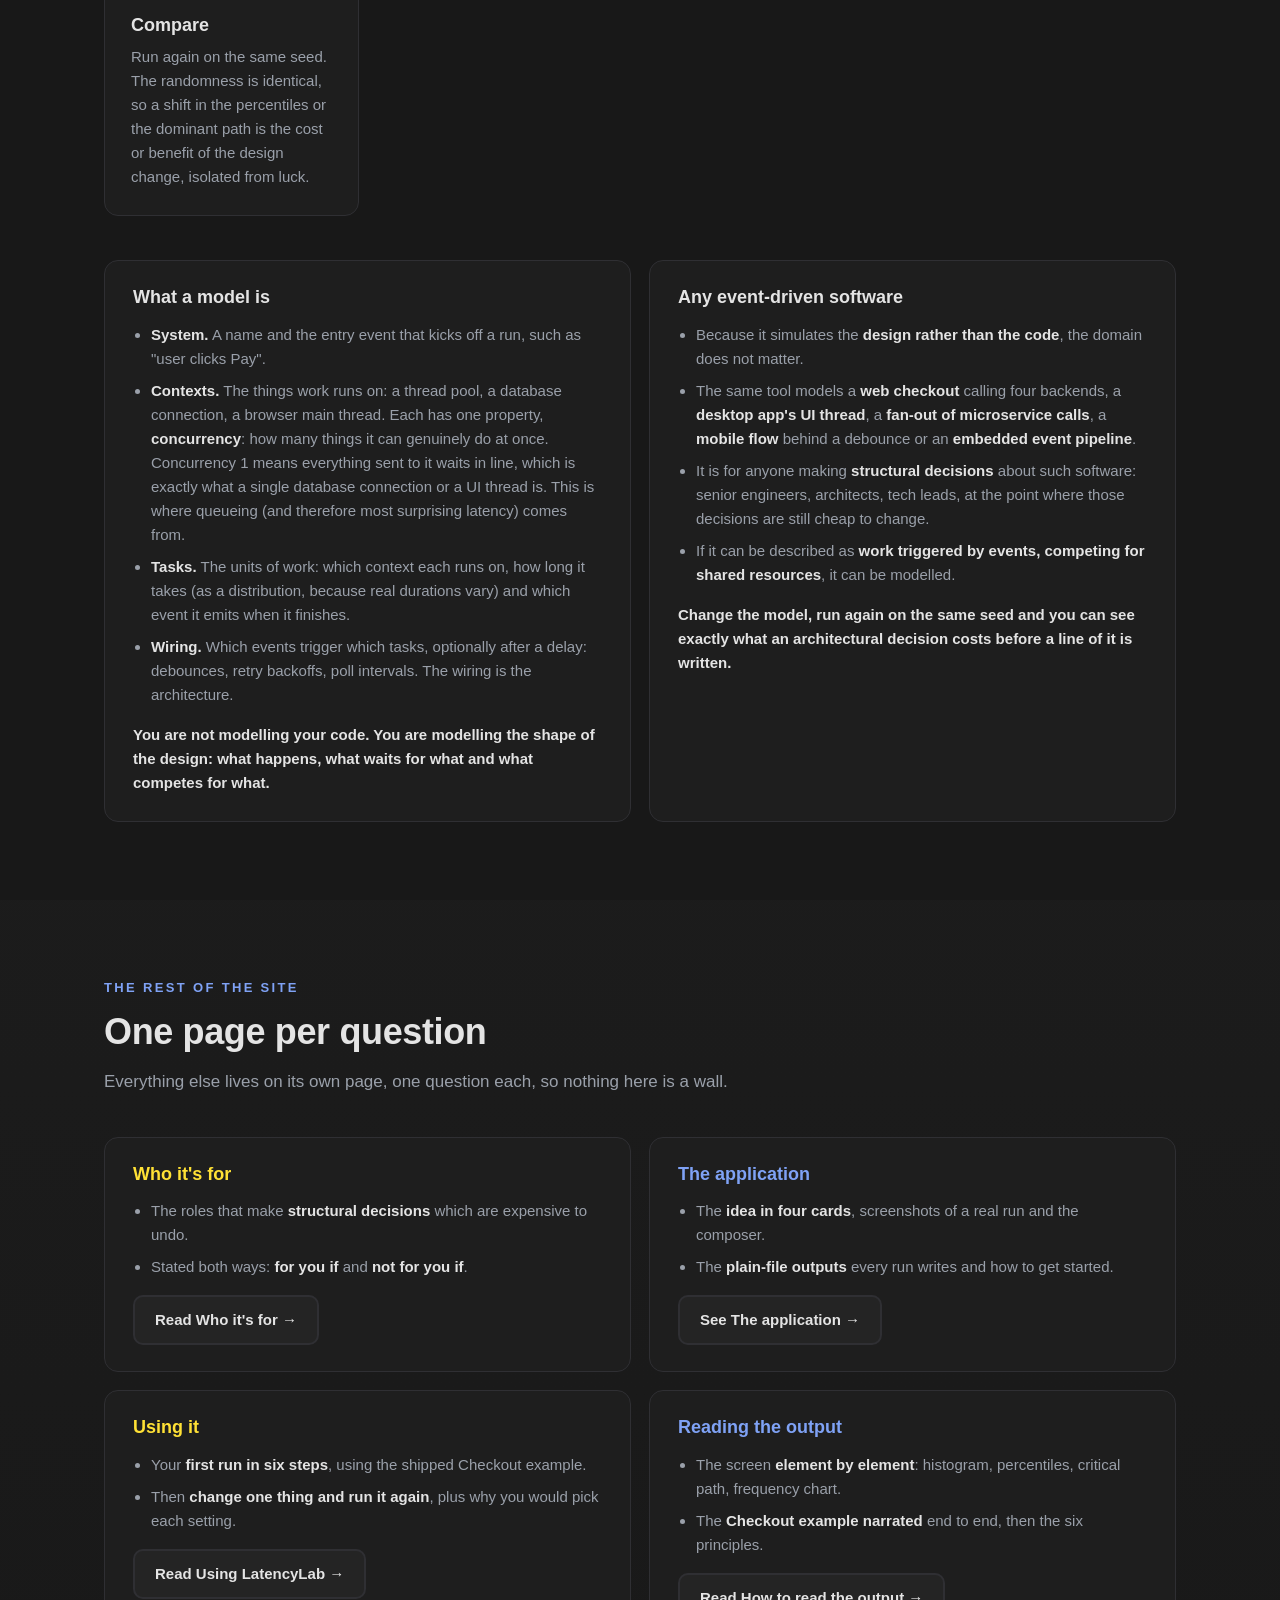
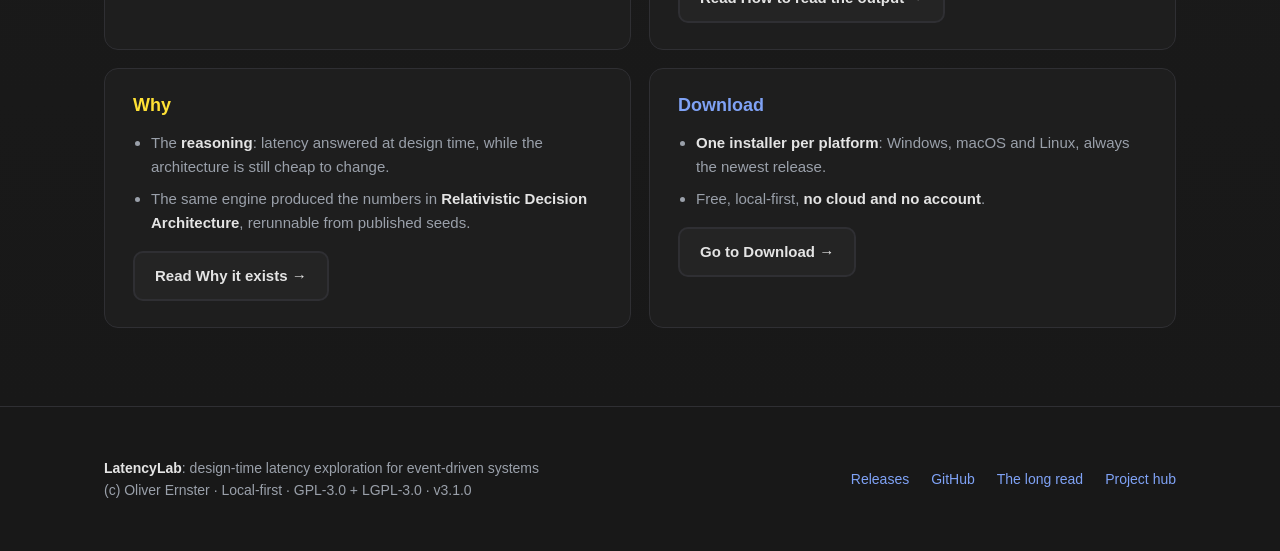
==== commit c191c116: "Add in-app update check with prompt, skip and daily re-check" ====
--- a/docs/index.html
+++ b/docs/index.html
@@ -177,7 +177,7 @@
   <div class="container footer-inner">
     <div>
       <strong>LatencyLab</strong>: design-time latency exploration for event-driven systems<br>
-      (c) Oliver Ernster · Local-first · GPL-3.0 + LGPL-3.0 · v<!--VERSION-->3.0.3<!--/VERSION-->
+      (c) Oliver Ernster · Local-first · GPL-3.0 + LGPL-3.0 · v<!--VERSION-->3.1.0<!--/VERSION-->
     </div>
     <div class="footer-links">
       <a href="https://github.com/oernster/latencylab/releases">Releases</a>
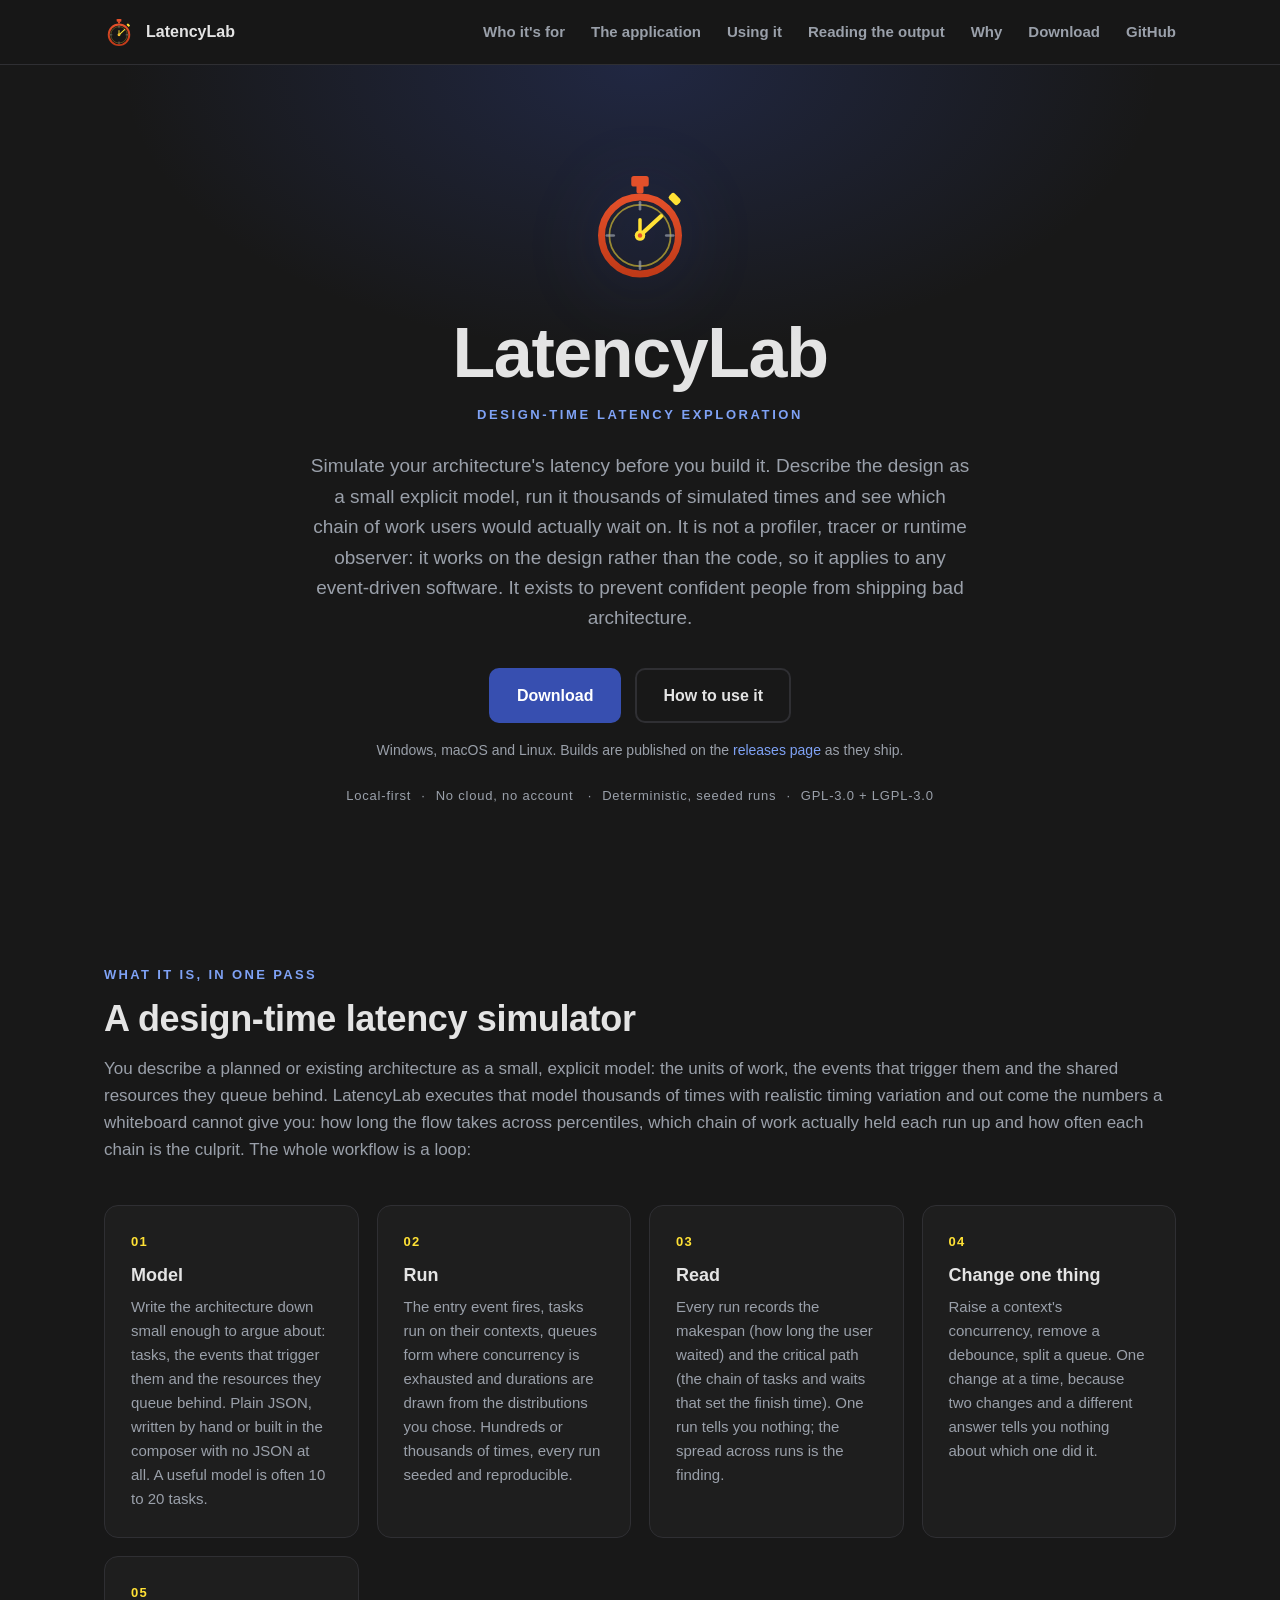
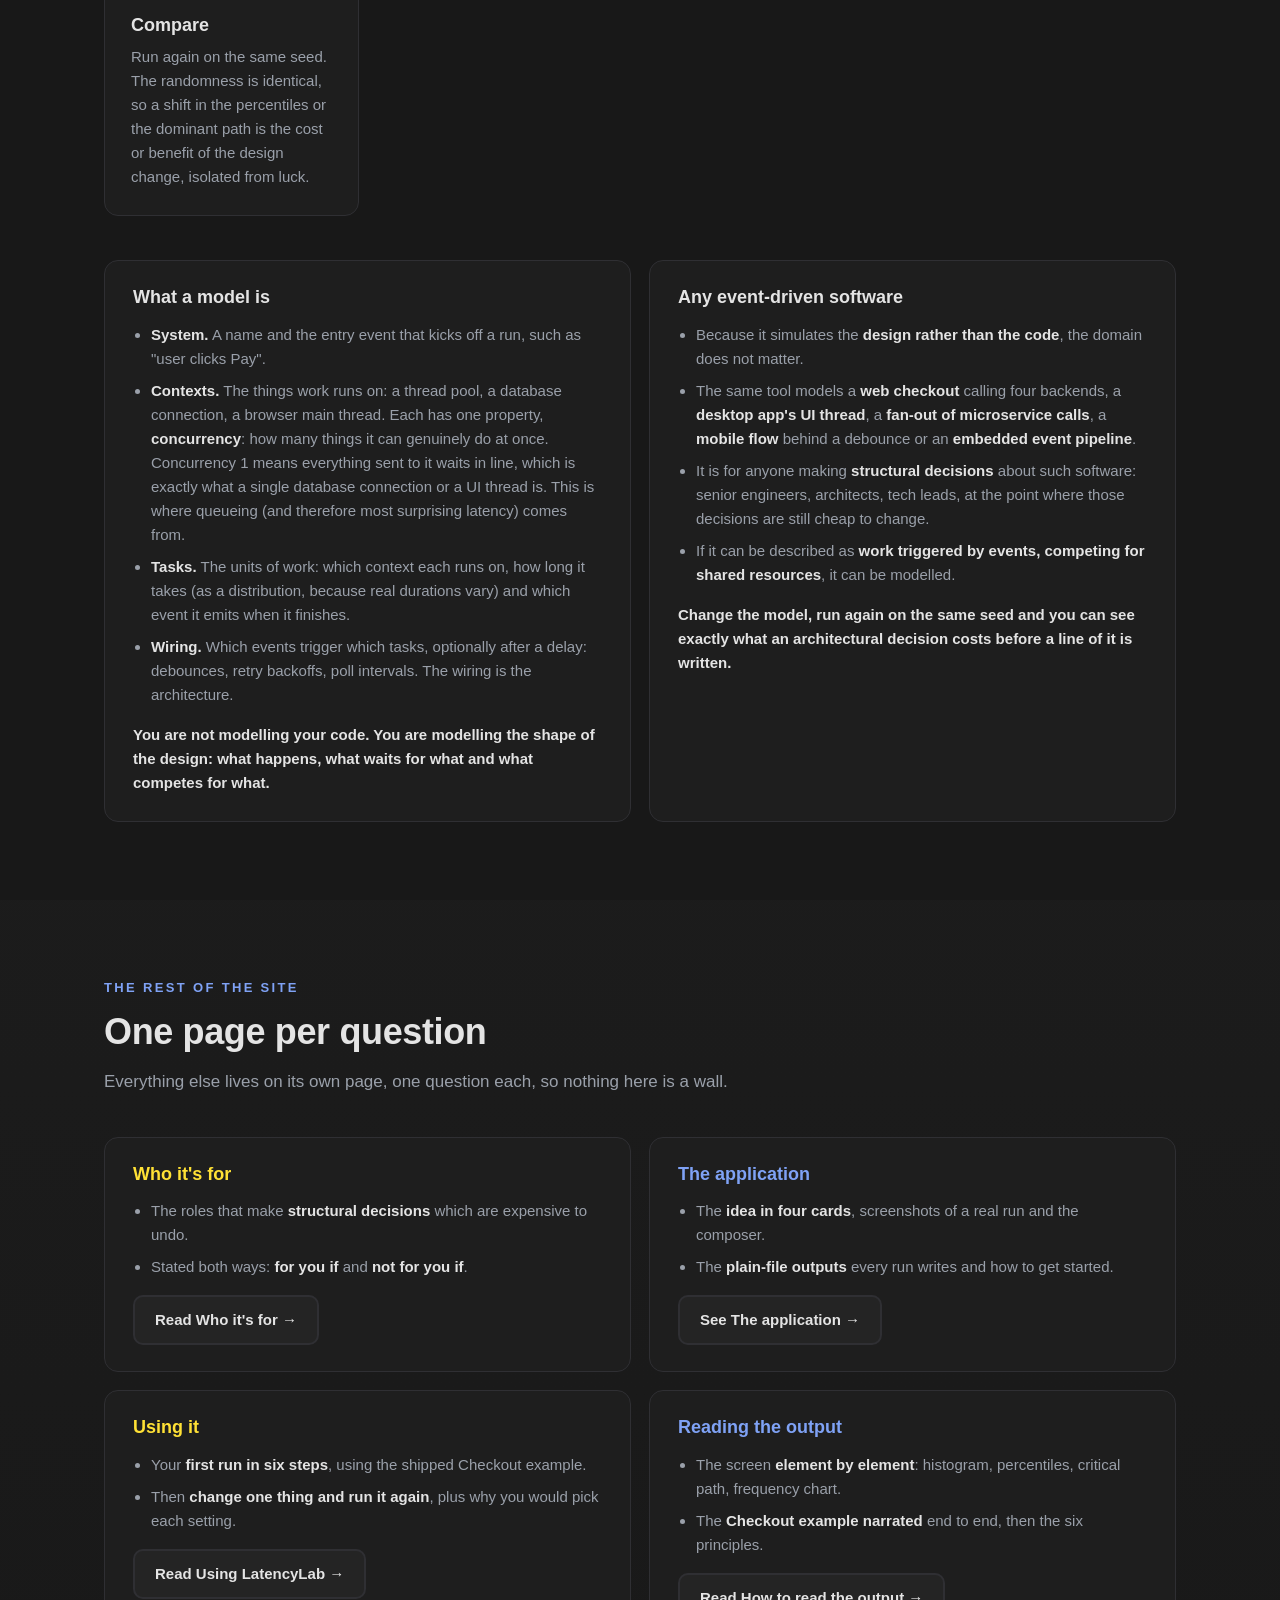
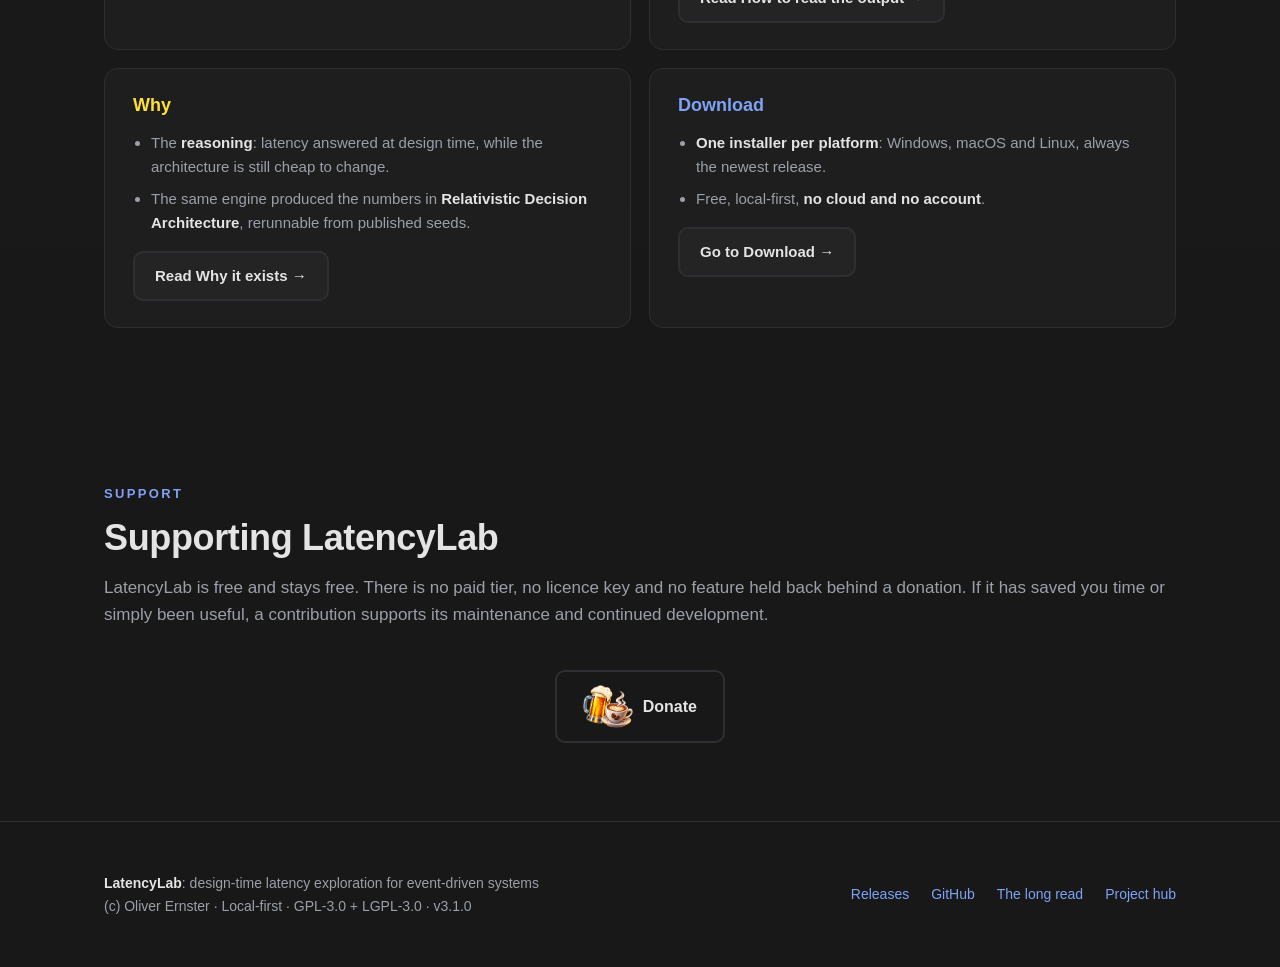
==== commit f8eab91d: "Add a donate button to the README and the site Both link LatencyLab's own PayPal page. The artwork i" ====
--- a/docs/index.html
+++ b/docs/index.html
@@ -172,6 +172,18 @@
       </div>
     </div>
   </section>
+  <section id="support">
+    <div class="container">
+      <div class="eyebrow">Support</div>
+      <h2 class="section-title">Supporting LatencyLab</h2>
+      <p class="section-sub">LatencyLab is free and stays free. There is no paid tier, no licence key and no
+        feature held back behind a donation. If it has saved you time or simply been useful, a
+        contribution supports its maintenance and continued development.</p>
+      <div class="cta">
+        <a class="btn btn-ghost btn-donate" href="https://www.paypal.com/ncp/payment/HRHHWRAVPQPJ2"><img src="donate.png" alt="">Donate</a>
+      </div>
+    </div>
+  </section>
 </main>
 <footer>
   <div class="container footer-inner">
--- a/docs/styles.css
+++ b/docs/styles.css
@@ -124,6 +124,11 @@
 .btn-primary:hover { background: var(--banana); color: var(--banana-ink); }
 .btn-ghost { border-color: var(--border); color: var(--text); }
 .btn-ghost:hover { border-color: var(--accent); color: var(--accent-bright); }
+/* The donate button carries artwork before its label. The mark is sized in em
+   against the button's own type; at one line box the artwork could not be read,
+   so it takes 2.7em and the button is deliberately taller than a text-only one. */
+.btn-donate { display: inline-flex; align-items: center; gap: 10px; }
+.btn-donate img { display: block; height: 2.7em; width: auto; }
 /* A call to action inside a panel. It was a line of text that happened to be a
    link, which asks the reader to discover it; this is a pressable that says so
    before the click. It lifts under the pointer and sits back down while held.
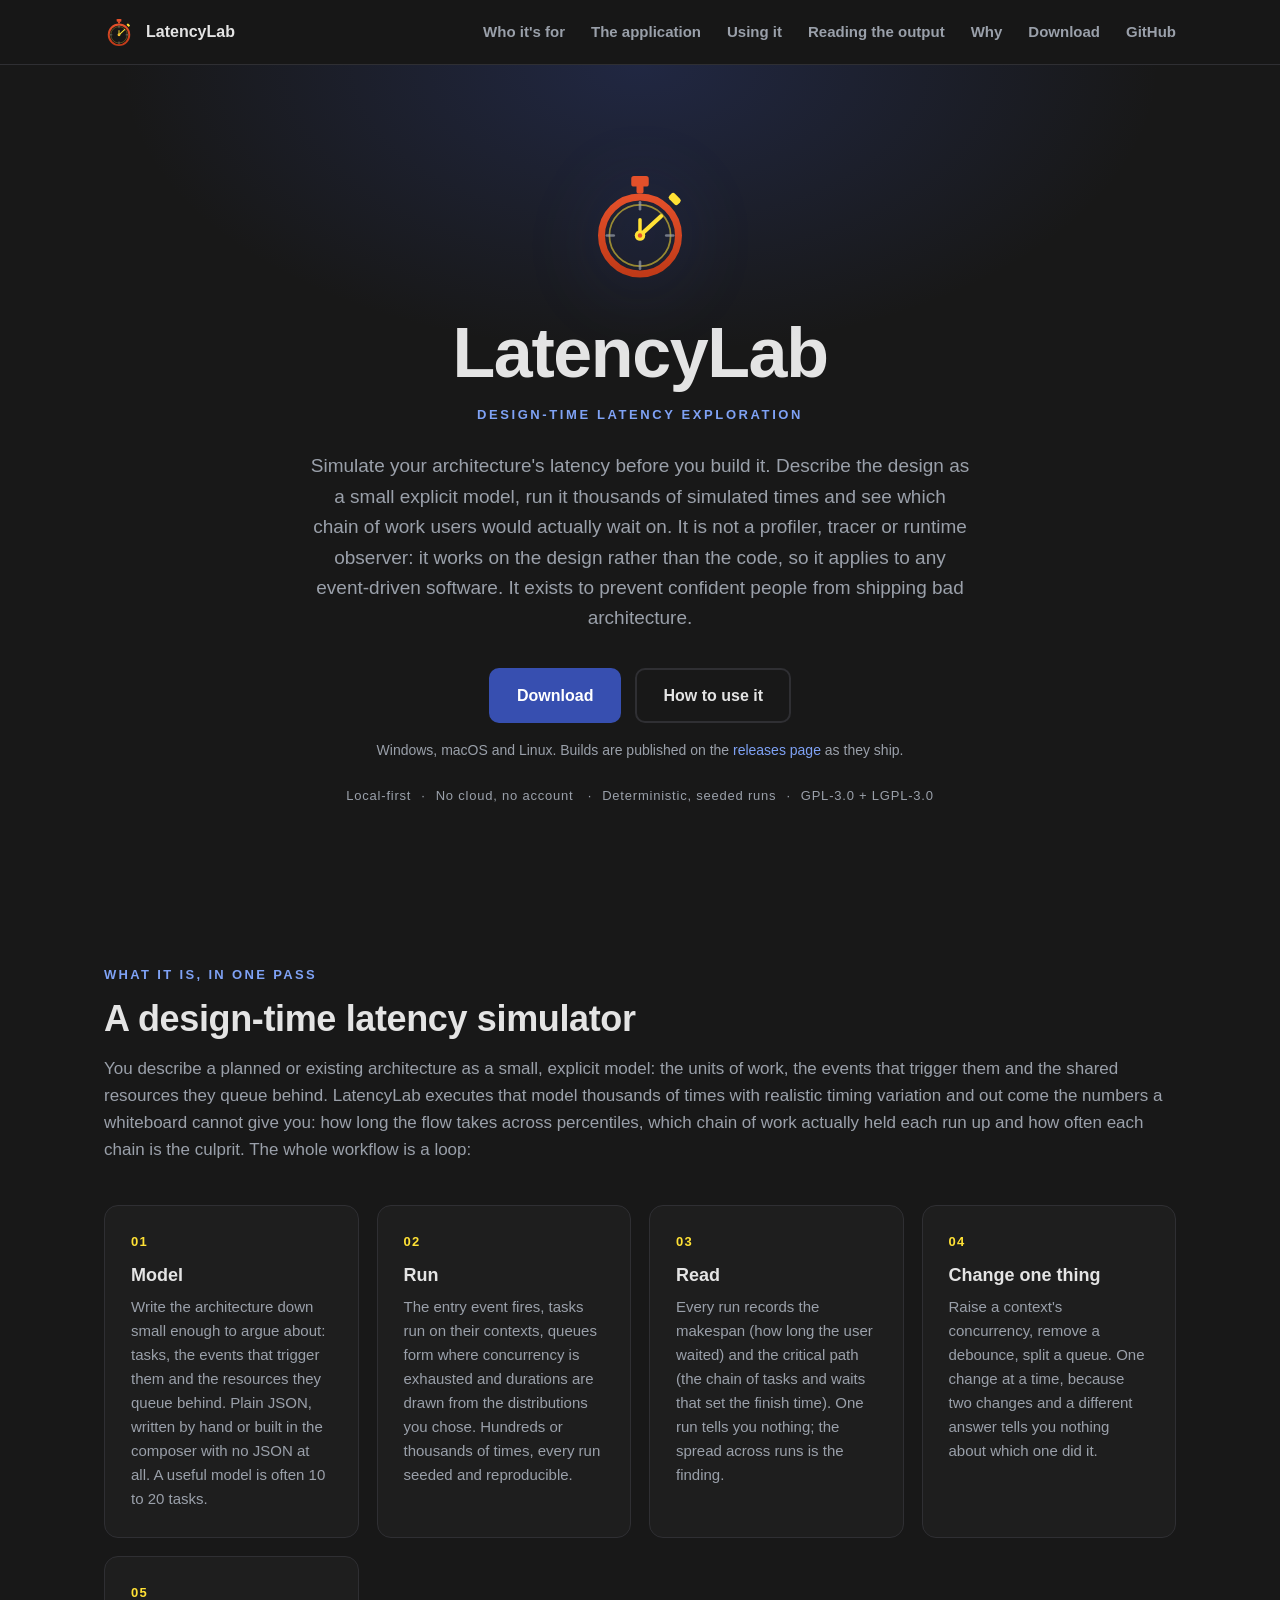
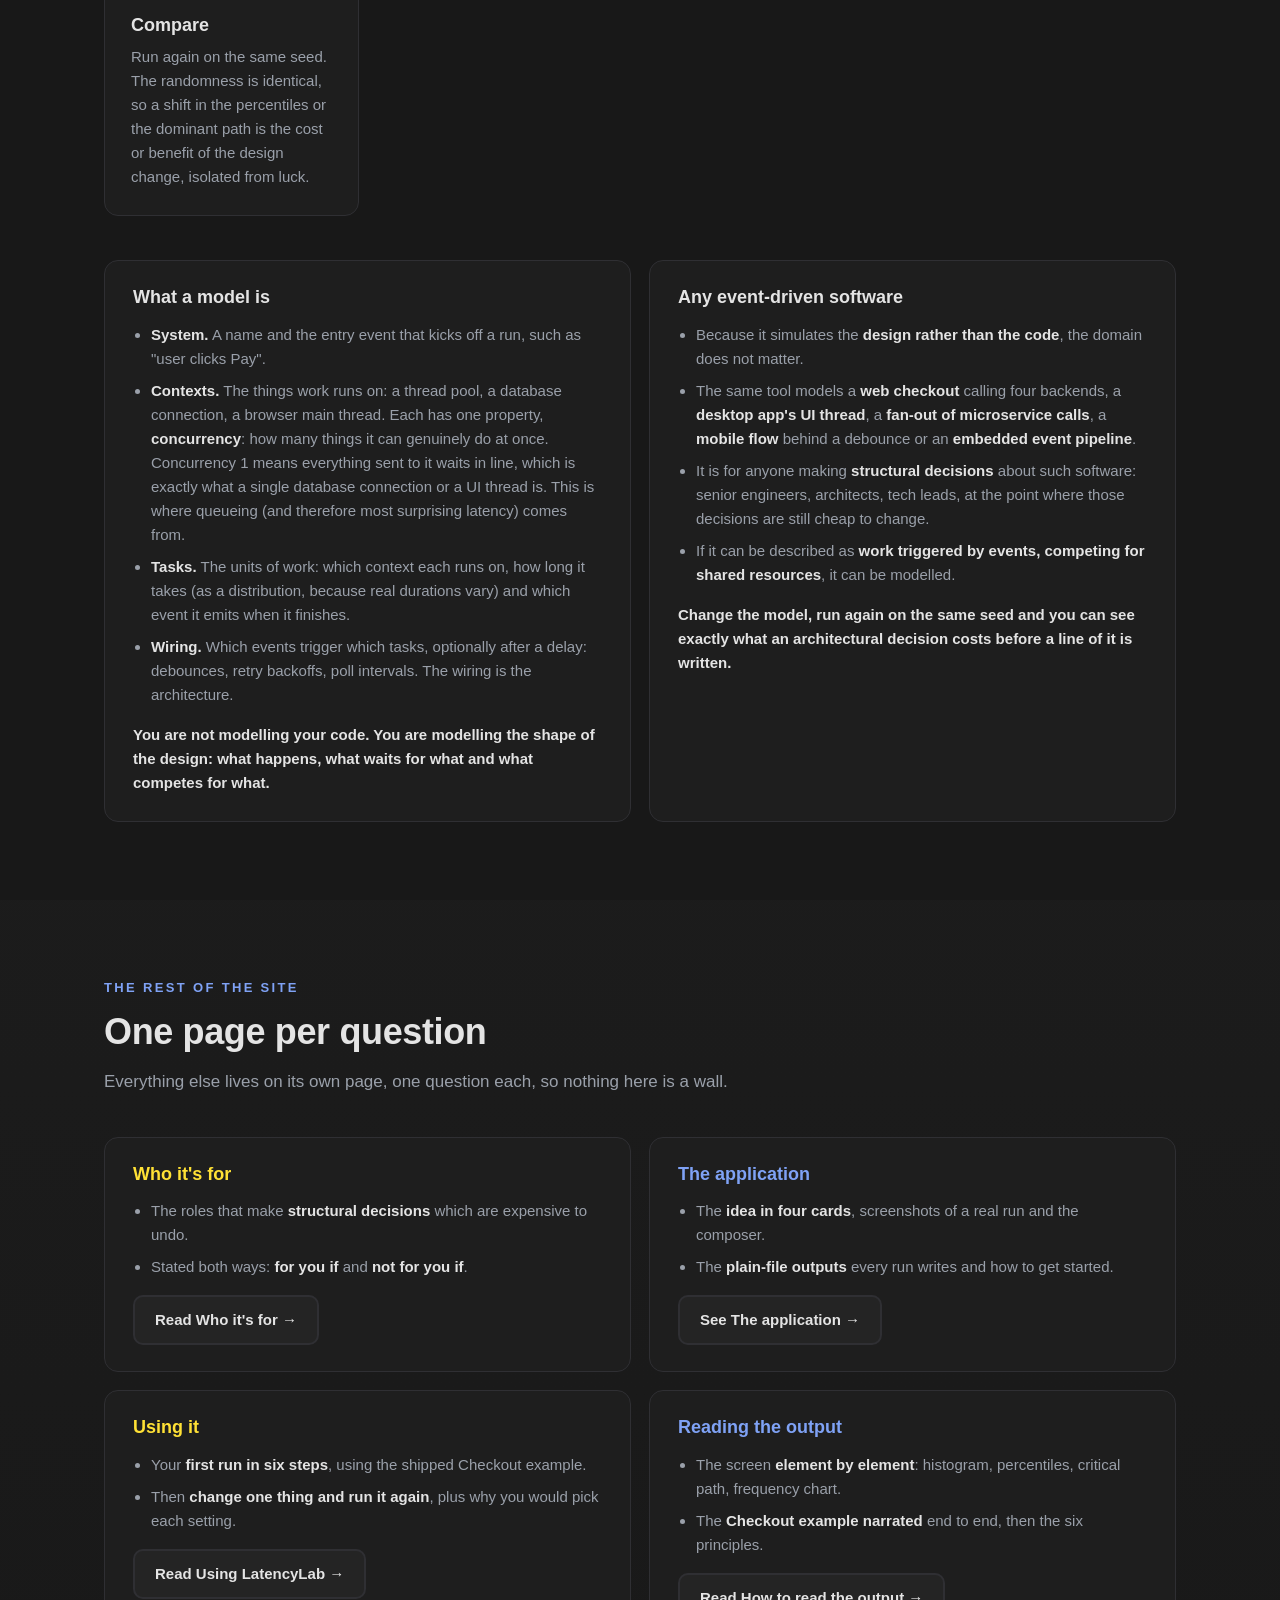
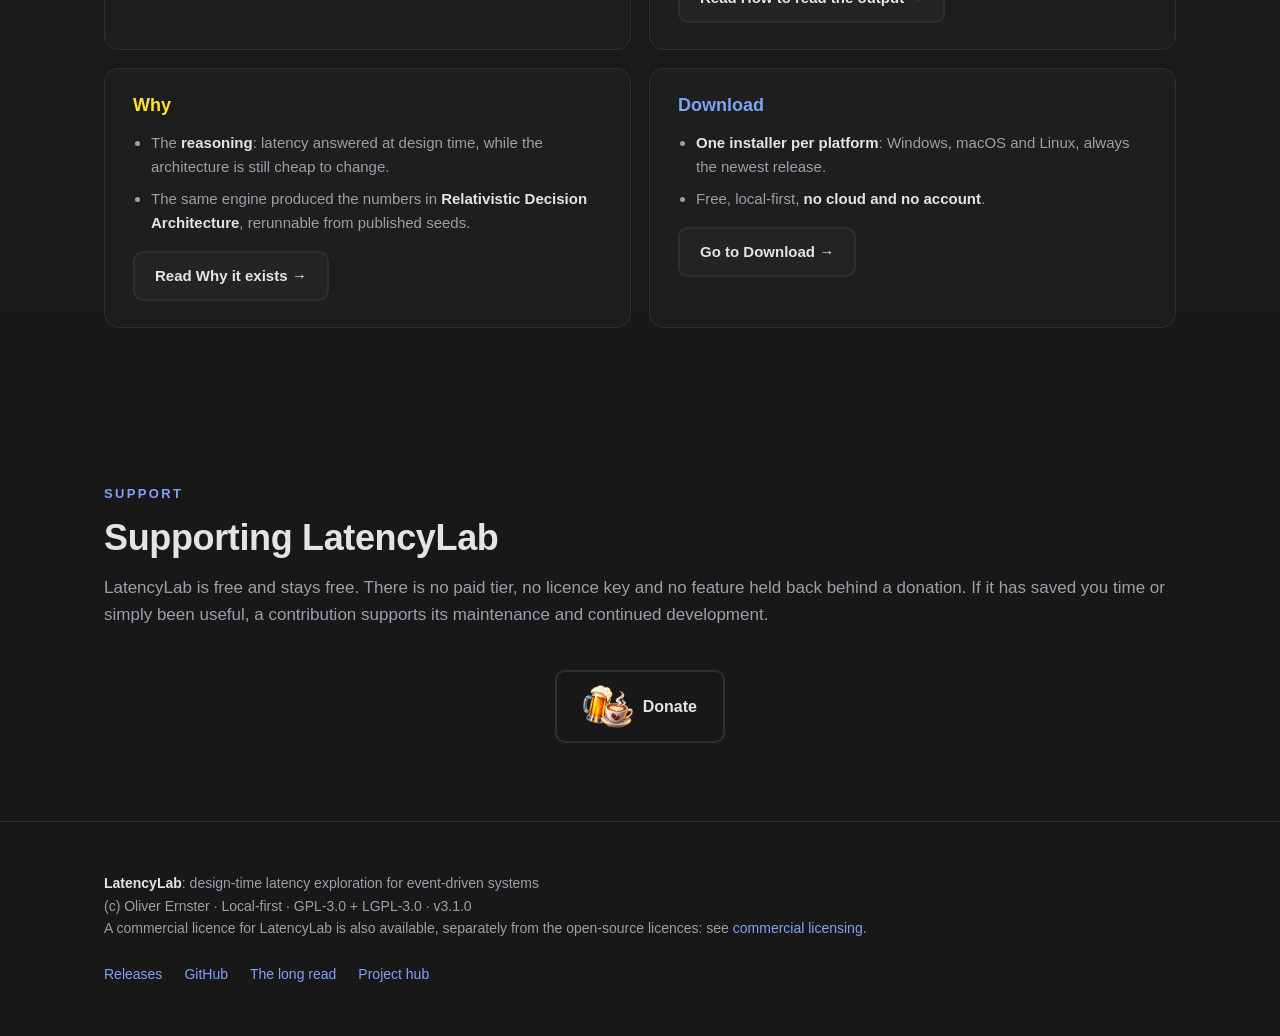
==== commit 2f8fe4c2: "Note that a commercial licence is available The home and download pages link to the commercial licen" ====
--- a/docs/index.html
+++ b/docs/index.html
@@ -189,7 +189,8 @@
   <div class="container footer-inner">
     <div>
       <strong>LatencyLab</strong>: design-time latency exploration for event-driven systems<br>
-      (c) Oliver Ernster · Local-first · GPL-3.0 + LGPL-3.0 · v<!--VERSION-->3.1.0<!--/VERSION-->
+      (c) Oliver Ernster · Local-first · GPL-3.0 + LGPL-3.0 · v<!--VERSION-->3.1.0<!--/VERSION--><br>
+      A commercial licence for LatencyLab is also available, separately from the open-source licences: see <a href="https://ernster.dev/commercial-licensing.html">commercial licensing</a>.
     </div>
     <div class="footer-links">
       <a href="https://github.com/oernster/latencylab/releases">Releases</a>
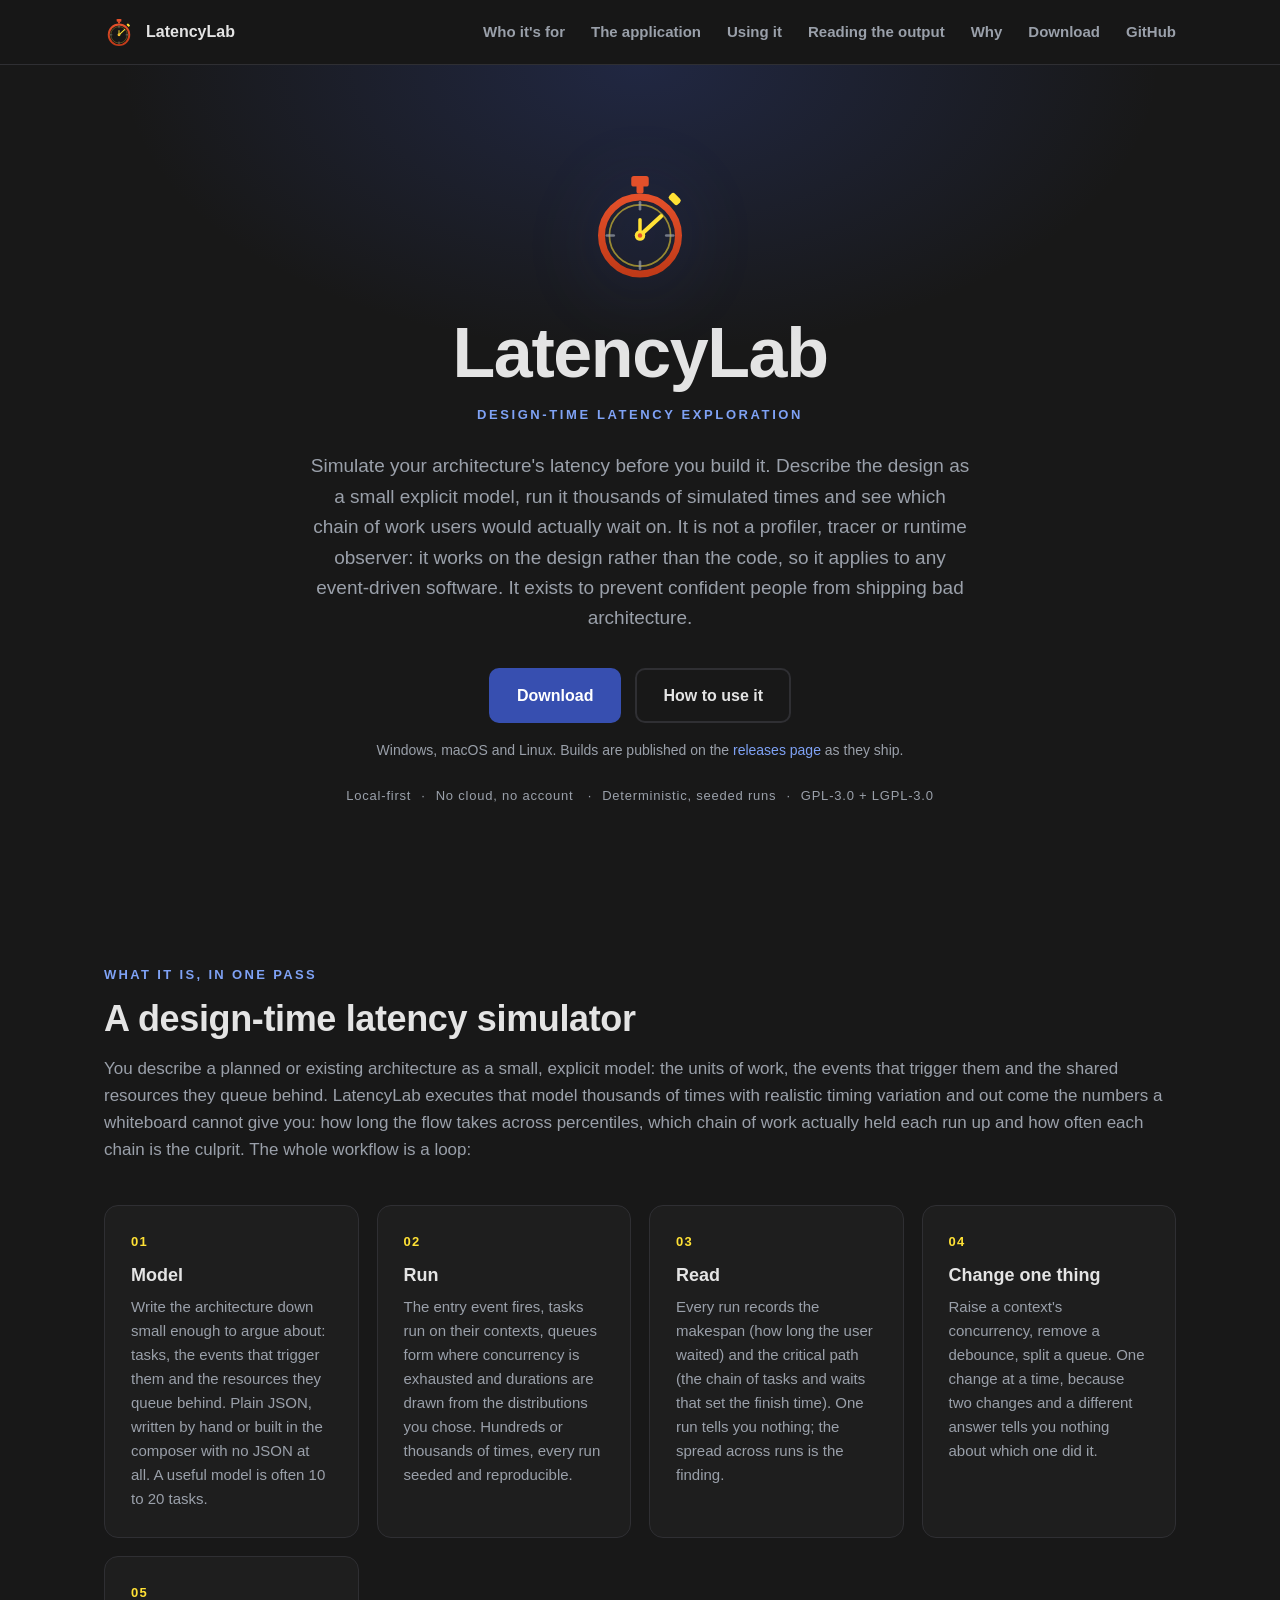
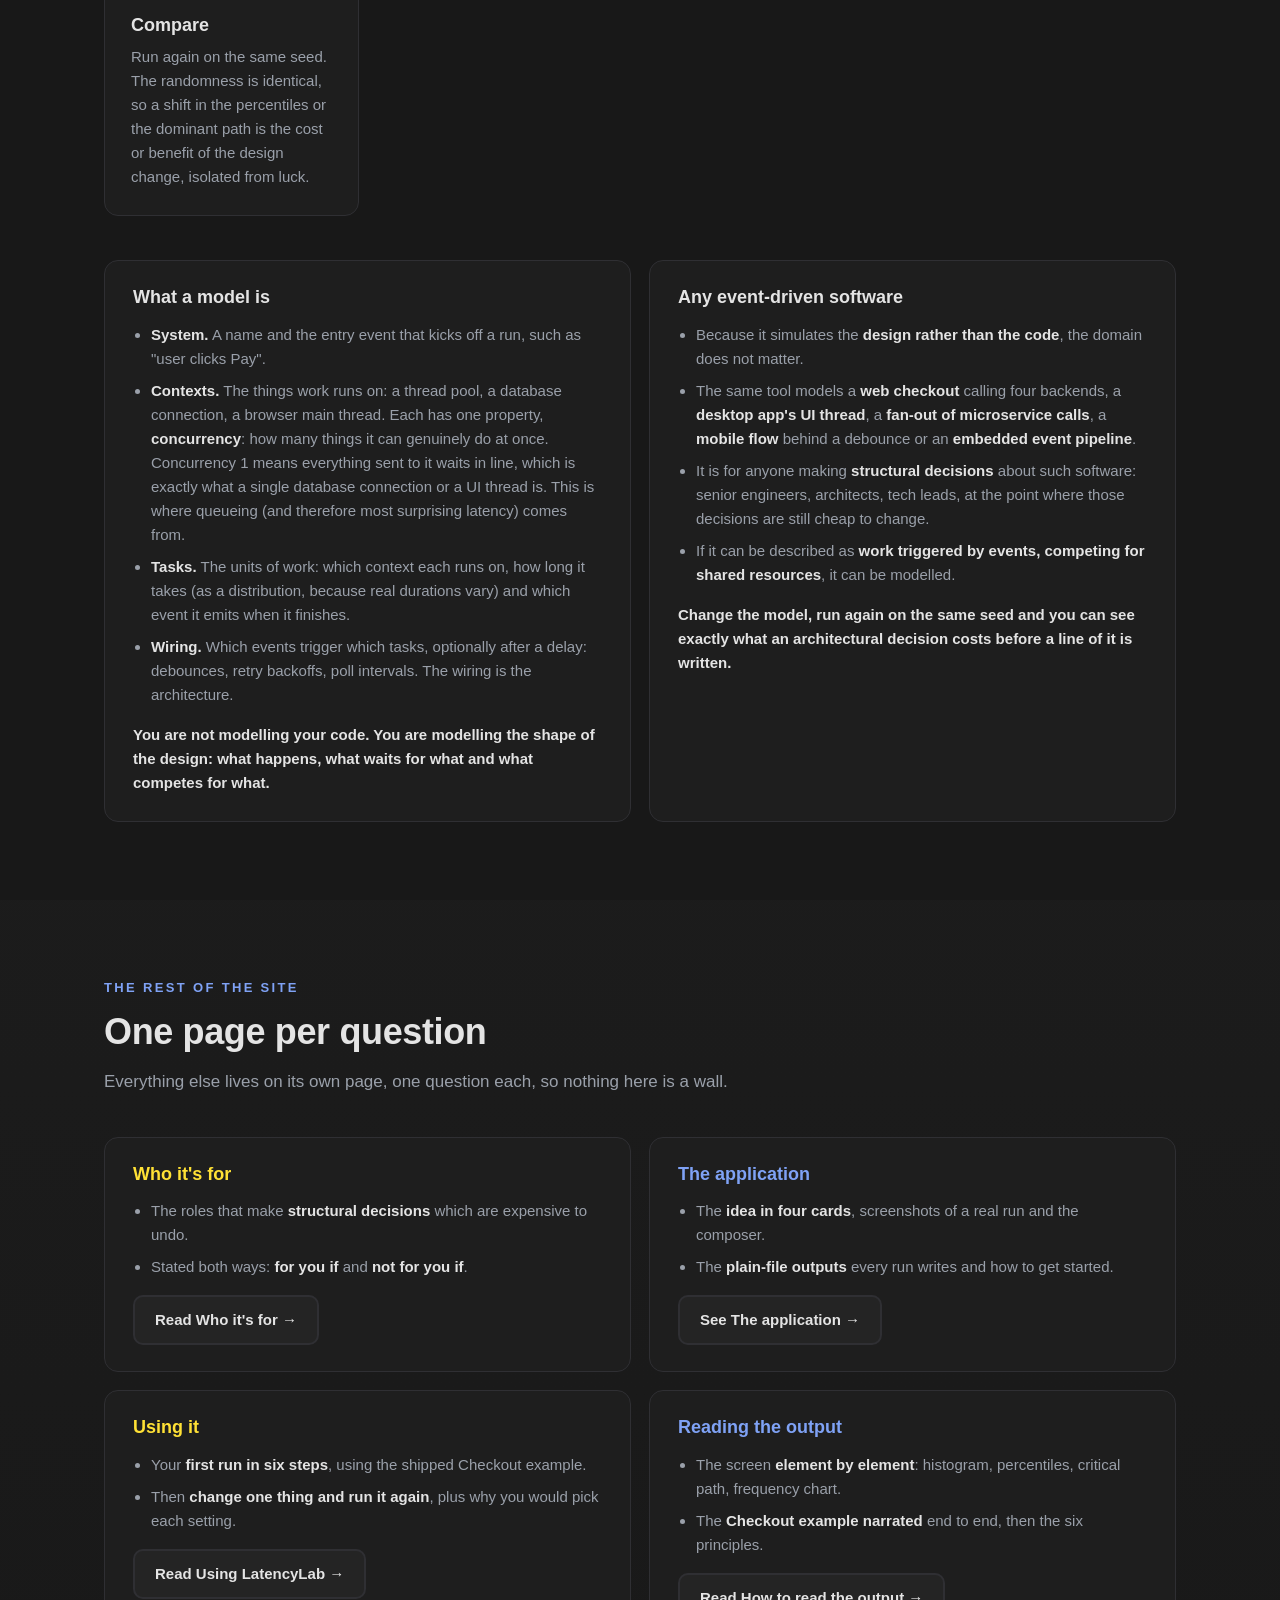
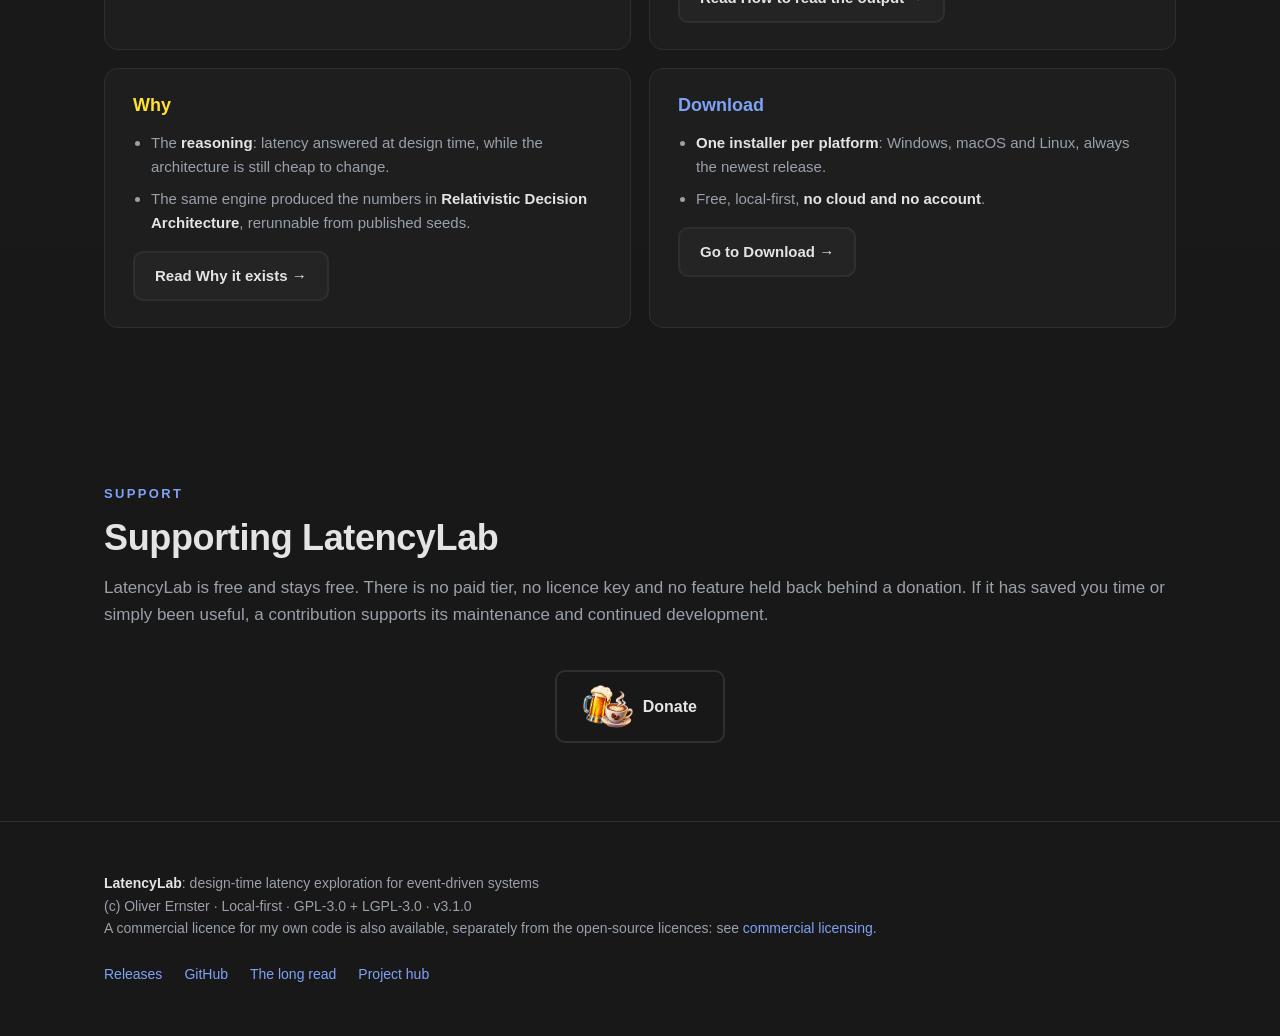
==== commit a5ff362c: "Align the commercial licensing note with the README The note now says the commercial licence covers " ====
--- a/docs/index.html
+++ b/docs/index.html
@@ -190,7 +190,7 @@
     <div>
       <strong>LatencyLab</strong>: design-time latency exploration for event-driven systems<br>
       (c) Oliver Ernster · Local-first · GPL-3.0 + LGPL-3.0 · v<!--VERSION-->3.1.0<!--/VERSION--><br>
-      A commercial licence for LatencyLab is also available, separately from the open-source licences: see <a href="https://ernster.dev/commercial-licensing.html">commercial licensing</a>.
+      A commercial licence for my own code is also available, separately from the open-source licences: see <a href="https://ernster.dev/commercial-licensing.html">commercial licensing</a>.
     </div>
     <div class="footer-links">
       <a href="https://github.com/oernster/latencylab/releases">Releases</a>
